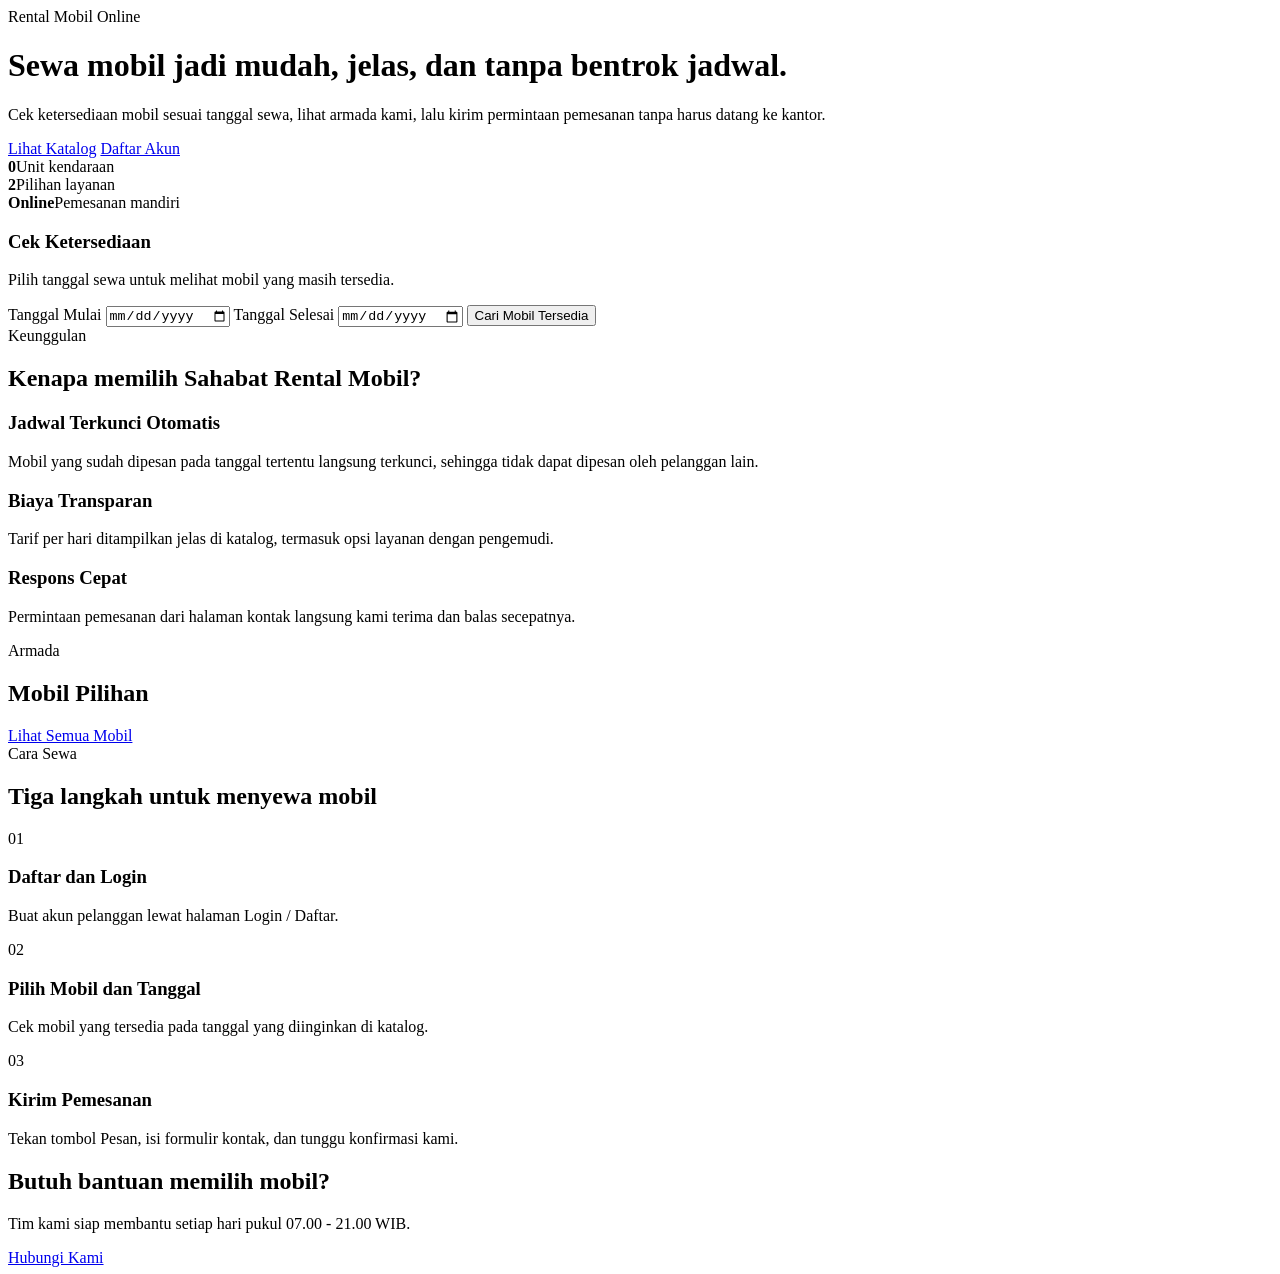
==== index.html @ 1987e529 "Add files via upload Tolong dicek ya apa aja yang masih kurang" ====
<!DOCTYPE html>
<html lang="id">
<head>
  <meta charset="UTF-8">
  <meta name="viewport" content="width=device-width, initial-scale=1.0">
  <title>Beranda - Sahabat Rental Mobil</title>
  <meta name="description" content="Sewa mobil jadi mudah: cek ketersediaan sesuai tanggal, lihat armada, dan pesan lewat halaman kontak.">
  <link rel="preconnect" href="https://fonts.googleapis.com">
  <link rel="preconnect" href="https://fonts.gstatic.com" crossorigin>
  <link href="https://fonts.googleapis.com/css2?family=Plus+Jakarta+Sans:wght@400;600;700&family=Space+Grotesk:wght@500;700&display=swap" rel="stylesheet">
  <link rel="stylesheet" href="css/style.css">
</head>
<body>

  <!-- Navbar dirender bersama oleh js/script.js -->
  <div id="navbar-root"></div>

  <main>
    <!-- ================= HERO ================= -->
    <div class="hero">
      <div class="container hero-grid">
        <div class="hero-text">
          <span class="label label-light">Rental Mobil Online</span>
          <h1>Sewa mobil jadi <span class="hl">mudah, jelas,</span> dan tanpa bentrok jadwal.</h1>
          <p>Cek ketersediaan mobil sesuai tanggal sewa, lihat armada kami, lalu kirim permintaan pemesanan tanpa harus datang ke kantor.</p>
          <div class="btn-row">
            <a href="katalog.html" class="btn btn-primary">Lihat Katalog</a>
            <a href="login.html#daftar" class="btn btn-ghost">Daftar Akun</a>
          </div>
          <div class="hero-info">
            <div><b id="bk-unit">0</b><span>Unit kendaraan</span></div>
            <div><b>2</b><span>Pilihan layanan</span></div>
            <div><b>Online</b><span>Pemesanan mandiri</span></div>
          </div>
        </div>
        <div class="search-card">
          <h3>Cek Ketersediaan</h3>
          <p class="muted">Pilih tanggal sewa untuk melihat mobil yang masih tersedia.</p>
          <div class="alert alert-err" id="bk-err"></div>
          <label for="bk-mulai">Tanggal Mulai</label>
          <input type="date" id="bk-mulai">
          <label for="bk-selesai">Tanggal Selesai</label>
          <input type="date" id="bk-selesai">
          <button class="btn btn-dark btn-block" onclick="cariBeranda()">Cari Mobil Tersedia</button>
        </div>
      </div>
    </div>

    <!-- ================= KEUNGGULAN ================= -->
    <div class="section">
      <div class="container">
        <span class="label">Keunggulan</span>
        <h2>Kenapa memilih Sahabat Rental Mobil?</h2>
        <div class="grid-3 mt-sm">
          <div class="feature">
            <div class="feature-icon" id="fi-1"></div>
            <h3>Jadwal Terkunci Otomatis</h3>
            <p>Mobil yang sudah dipesan pada tanggal tertentu langsung terkunci, sehingga tidak dapat dipesan oleh pelanggan lain.</p>
          </div>
          <div class="feature">
            <div class="feature-icon" id="fi-2"></div>
            <h3>Biaya Transparan</h3>
            <p>Tarif per hari ditampilkan jelas di katalog, termasuk opsi layanan dengan pengemudi.</p>
          </div>
          <div class="feature">
            <div class="feature-icon" id="fi-3"></div>
            <h3>Respons Cepat</h3>
            <p>Permintaan pemesanan dari halaman kontak langsung kami terima dan balas secepatnya.</p>
          </div>
        </div>
      </div>
    </div>

    <!-- ================= MOBIL PILIHAN ================= -->
    <div class="section section-alt">
      <div class="container">
        <div class="section-head">
          <div><span class="label">Armada</span><h2>Mobil Pilihan</h2></div>
          <a href="katalog.html" class="btn btn-outline">Lihat Semua Mobil</a>
        </div>
        <div class="grid-3" id="bk-list"></div>
      </div>
    </div>

    <!-- ================= CARA SEWA ================= -->
    <div class="section">
      <div class="container">
        <span class="label">Cara Sewa</span>
        <h2>Tiga langkah untuk menyewa mobil</h2>
        <div class="steps mt-sm">
          <div class="step"><span>01</span><h3>Daftar dan Login</h3><p>Buat akun pelanggan lewat halaman Login / Daftar.</p></div>
          <div class="step"><span>02</span><h3>Pilih Mobil dan Tanggal</h3><p>Cek mobil yang tersedia pada tanggal yang diinginkan di katalog.</p></div>
          <div class="step"><span>03</span><h3>Kirim Pemesanan</h3><p>Tekan tombol Pesan, isi formulir kontak, dan tunggu konfirmasi kami.</p></div>
        </div>
      </div>
    </div>

    <!-- ================= CTA ================= -->
    <div class="section" style="padding-top: 0;">
      <div class="container">
        <div class="cta">
          <div>
            <h2>Butuh bantuan memilih mobil?</h2>
            <p>Tim kami siap membantu setiap hari pukul 07.00 - 21.00 WIB.</p>
          </div>
          <a href="kontak.html" class="btn btn-primary">Hubungi Kami</a>
        </div>
      </div>
    </div>
  </main>

  <!-- Footer dirender bersama oleh js/script.js -->
  <div id="footer-root"></div>

  <script src="js/script.js"></script>
</body>
</html>
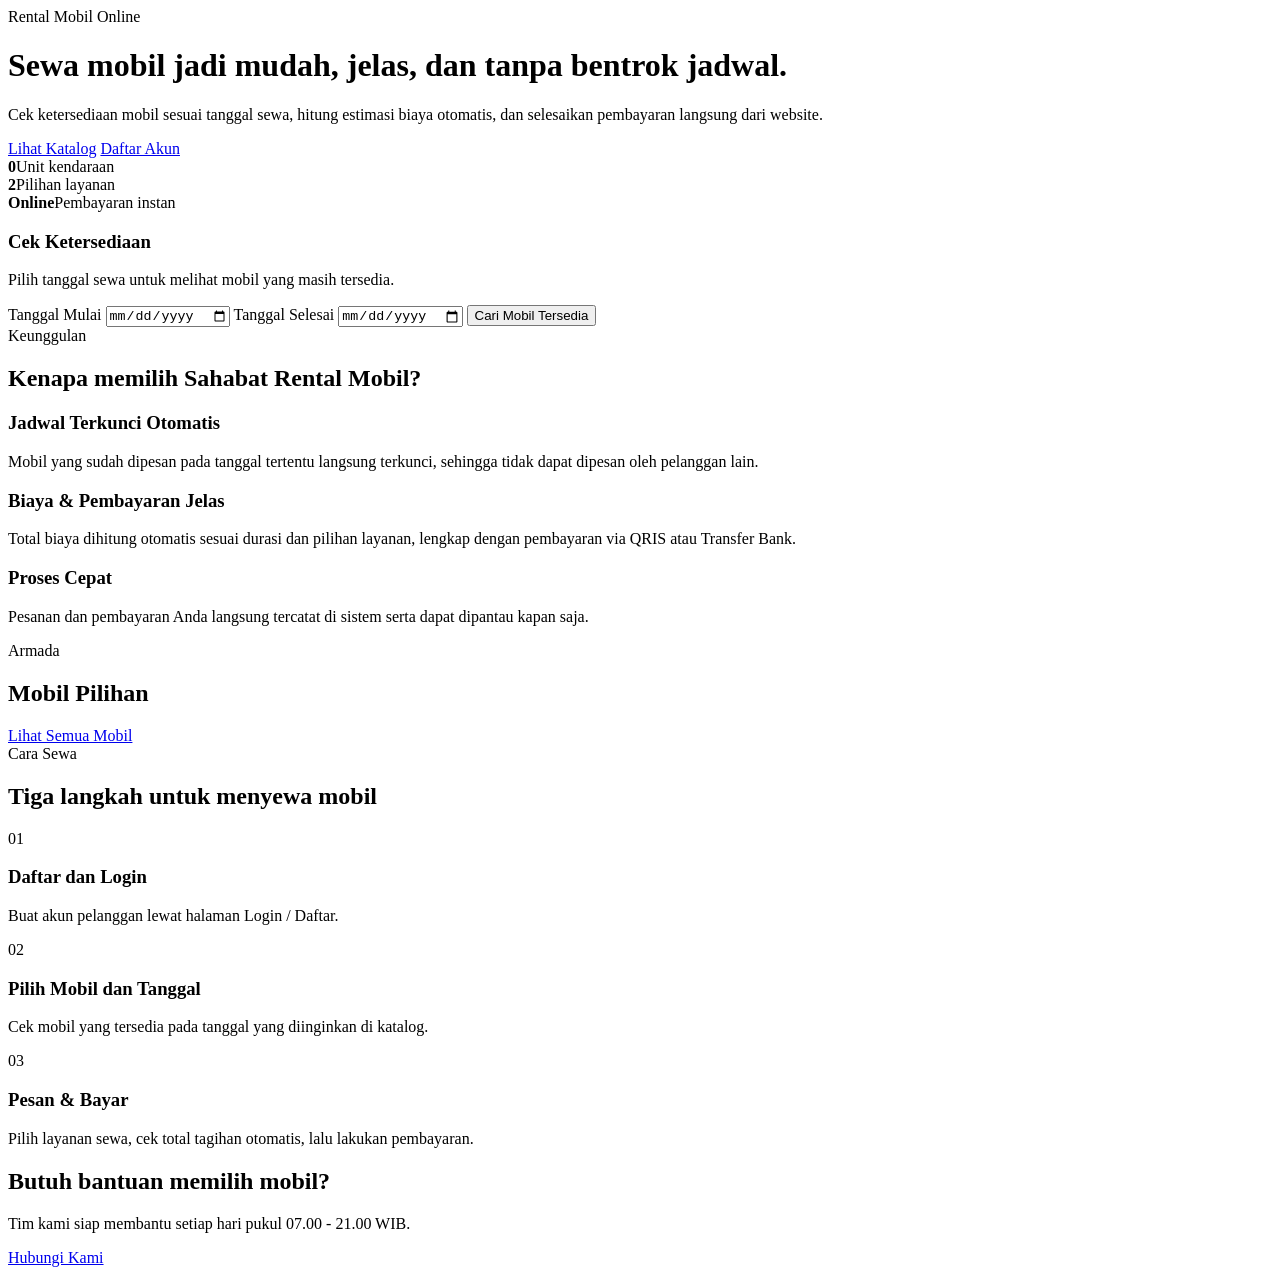
==== commit 567c6416: "Add files via upload ini versi yang udah diperbaiki ya" ====
--- a/index.html
+++ b/index.html
@@ -4,7 +4,7 @@
   <meta charset="UTF-8">
   <meta name="viewport" content="width=device-width, initial-scale=1.0">
   <title>Beranda - Sahabat Rental Mobil</title>
-  <meta name="description" content="Sewa mobil jadi mudah: cek ketersediaan sesuai tanggal, lihat armada, dan pesan lewat halaman kontak.">
+  <meta name="description" content="Sewa mobil jadi mudah: cek ketersediaan sesuai tanggal, lihat armada, dan pesan langsung secara online.">
   <link rel="preconnect" href="https://fonts.googleapis.com">
   <link rel="preconnect" href="https://fonts.gstatic.com" crossorigin>
   <link href="https://fonts.googleapis.com/css2?family=Plus+Jakarta+Sans:wght@400;600;700&family=Space+Grotesk:wght@500;700&display=swap" rel="stylesheet">
@@ -22,15 +22,15 @@
         <div class="hero-text">
           <span class="label label-light">Rental Mobil Online</span>
           <h1>Sewa mobil jadi <span class="hl">mudah, jelas,</span> dan tanpa bentrok jadwal.</h1>
-          <p>Cek ketersediaan mobil sesuai tanggal sewa, lihat armada kami, lalu kirim permintaan pemesanan tanpa harus datang ke kantor.</p>
+          <p>Cek ketersediaan mobil sesuai tanggal sewa, hitung estimasi biaya otomatis, dan selesaikan pembayaran langsung dari website.</p>
           <div class="btn-row">
             <a href="katalog.html" class="btn btn-primary">Lihat Katalog</a>
-            <a href="login.html#daftar" class="btn btn-ghost">Daftar Akun</a>
+            <a href="login.html#daftar" class="btn btn-ghost" id="hero-btn-daftar">Daftar Akun</a>
           </div>
           <div class="hero-info">
             <div><b id="bk-unit">0</b><span>Unit kendaraan</span></div>
             <div><b>2</b><span>Pilihan layanan</span></div>
-            <div><b>Online</b><span>Pemesanan mandiri</span></div>
+            <div><b>Online</b><span>Pembayaran instan</span></div>
           </div>
         </div>
         <div class="search-card">
@@ -59,13 +59,13 @@
           </div>
           <div class="feature">
             <div class="feature-icon" id="fi-2"></div>
-            <h3>Biaya Transparan</h3>
-            <p>Tarif per hari ditampilkan jelas di katalog, termasuk opsi layanan dengan pengemudi.</p>
+            <h3>Biaya & Pembayaran Jelas</h3>
+            <p>Total biaya dihitung otomatis sesuai durasi dan pilihan layanan, lengkap dengan pembayaran via QRIS atau Transfer Bank.</p>
           </div>
           <div class="feature">
             <div class="feature-icon" id="fi-3"></div>
-            <h3>Respons Cepat</h3>
-            <p>Permintaan pemesanan dari halaman kontak langsung kami terima dan balas secepatnya.</p>
+            <h3>Proses Cepat</h3>
+            <p>Pesanan dan pembayaran Anda langsung tercatat di sistem serta dapat dipantau kapan saja.</p>
           </div>
         </div>
       </div>
@@ -90,7 +90,7 @@
         <div class="steps mt-sm">
           <div class="step"><span>01</span><h3>Daftar dan Login</h3><p>Buat akun pelanggan lewat halaman Login / Daftar.</p></div>
           <div class="step"><span>02</span><h3>Pilih Mobil dan Tanggal</h3><p>Cek mobil yang tersedia pada tanggal yang diinginkan di katalog.</p></div>
-          <div class="step"><span>03</span><h3>Kirim Pemesanan</h3><p>Tekan tombol Pesan, isi formulir kontak, dan tunggu konfirmasi kami.</p></div>
+          <div class="step"><span>03</span><h3>Pesan & Bayar</h3><p>Pilih layanan sewa, cek total tagihan otomatis, lalu lakukan pembayaran.</p></div>
         </div>
       </div>
     </div>
@@ -114,4 +114,4 @@
 
   <script src="js/script.js"></script>
 </body>
-</html>
+</html>
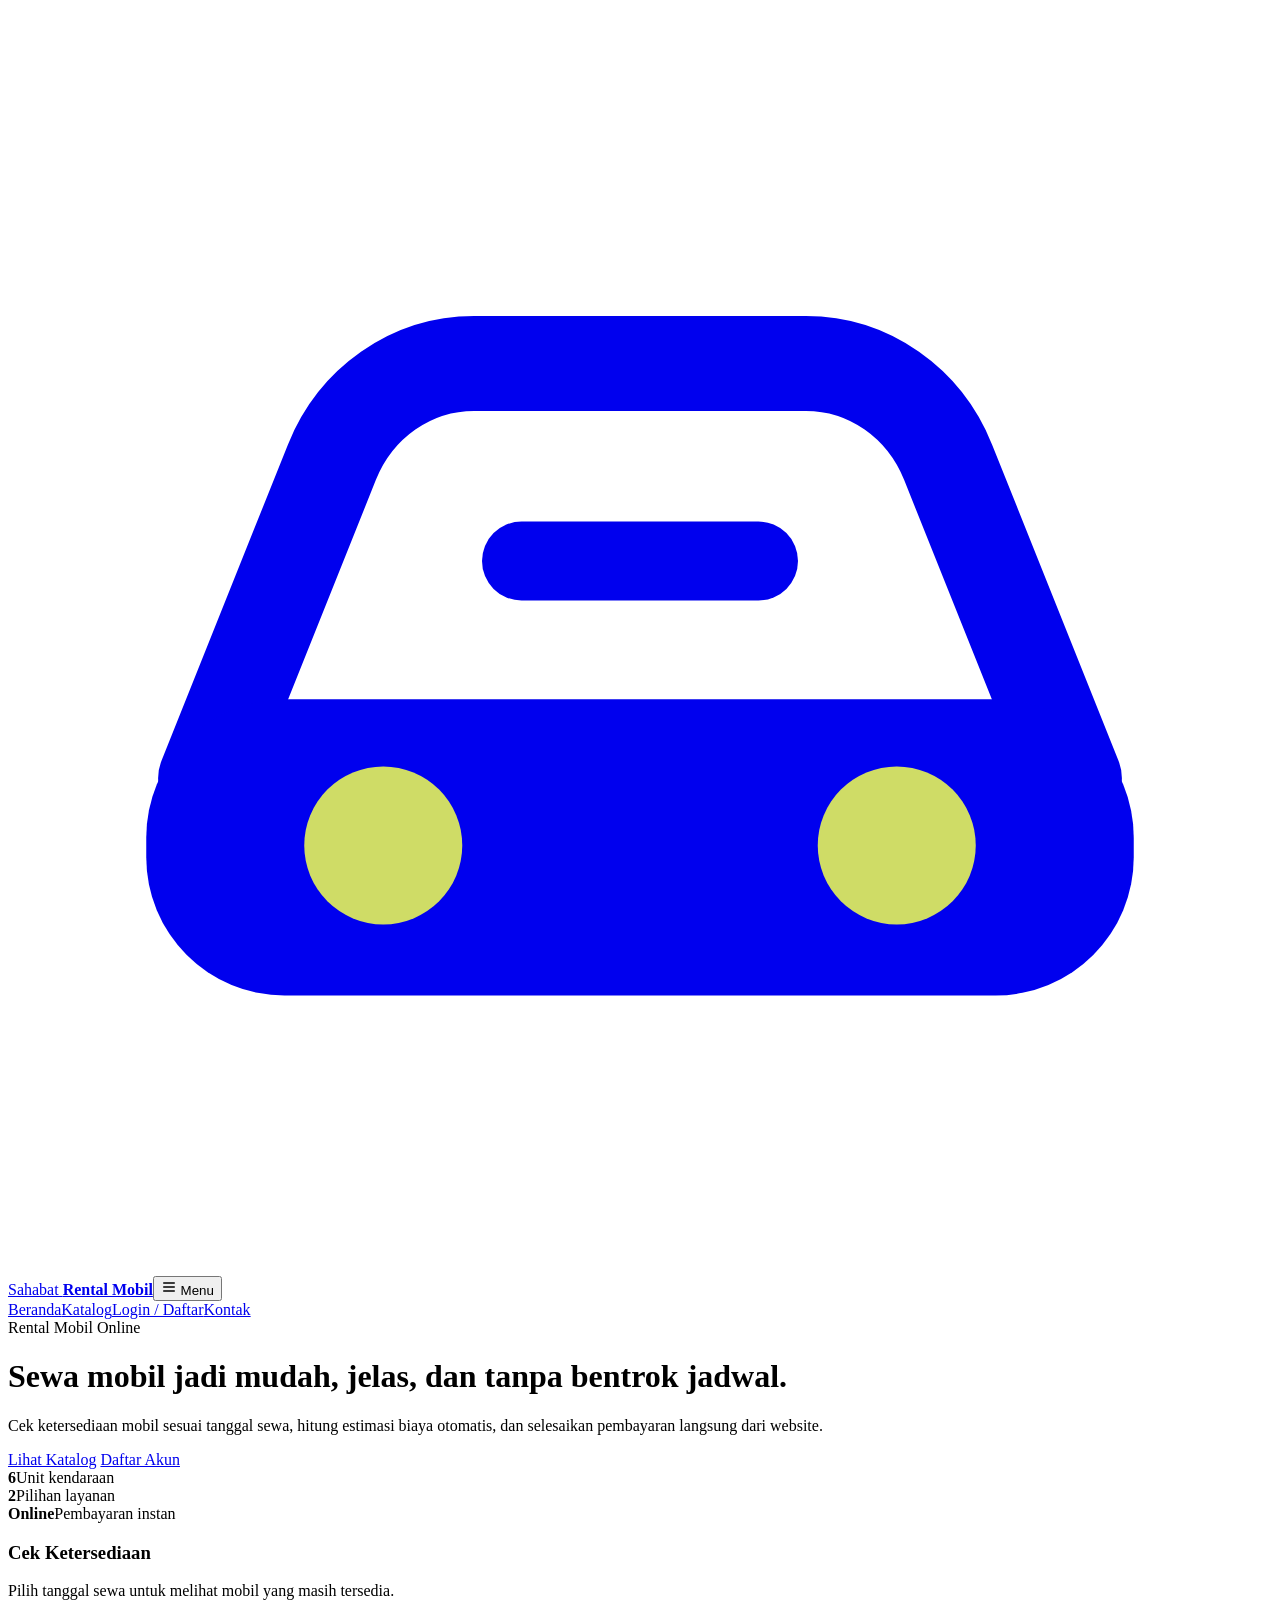
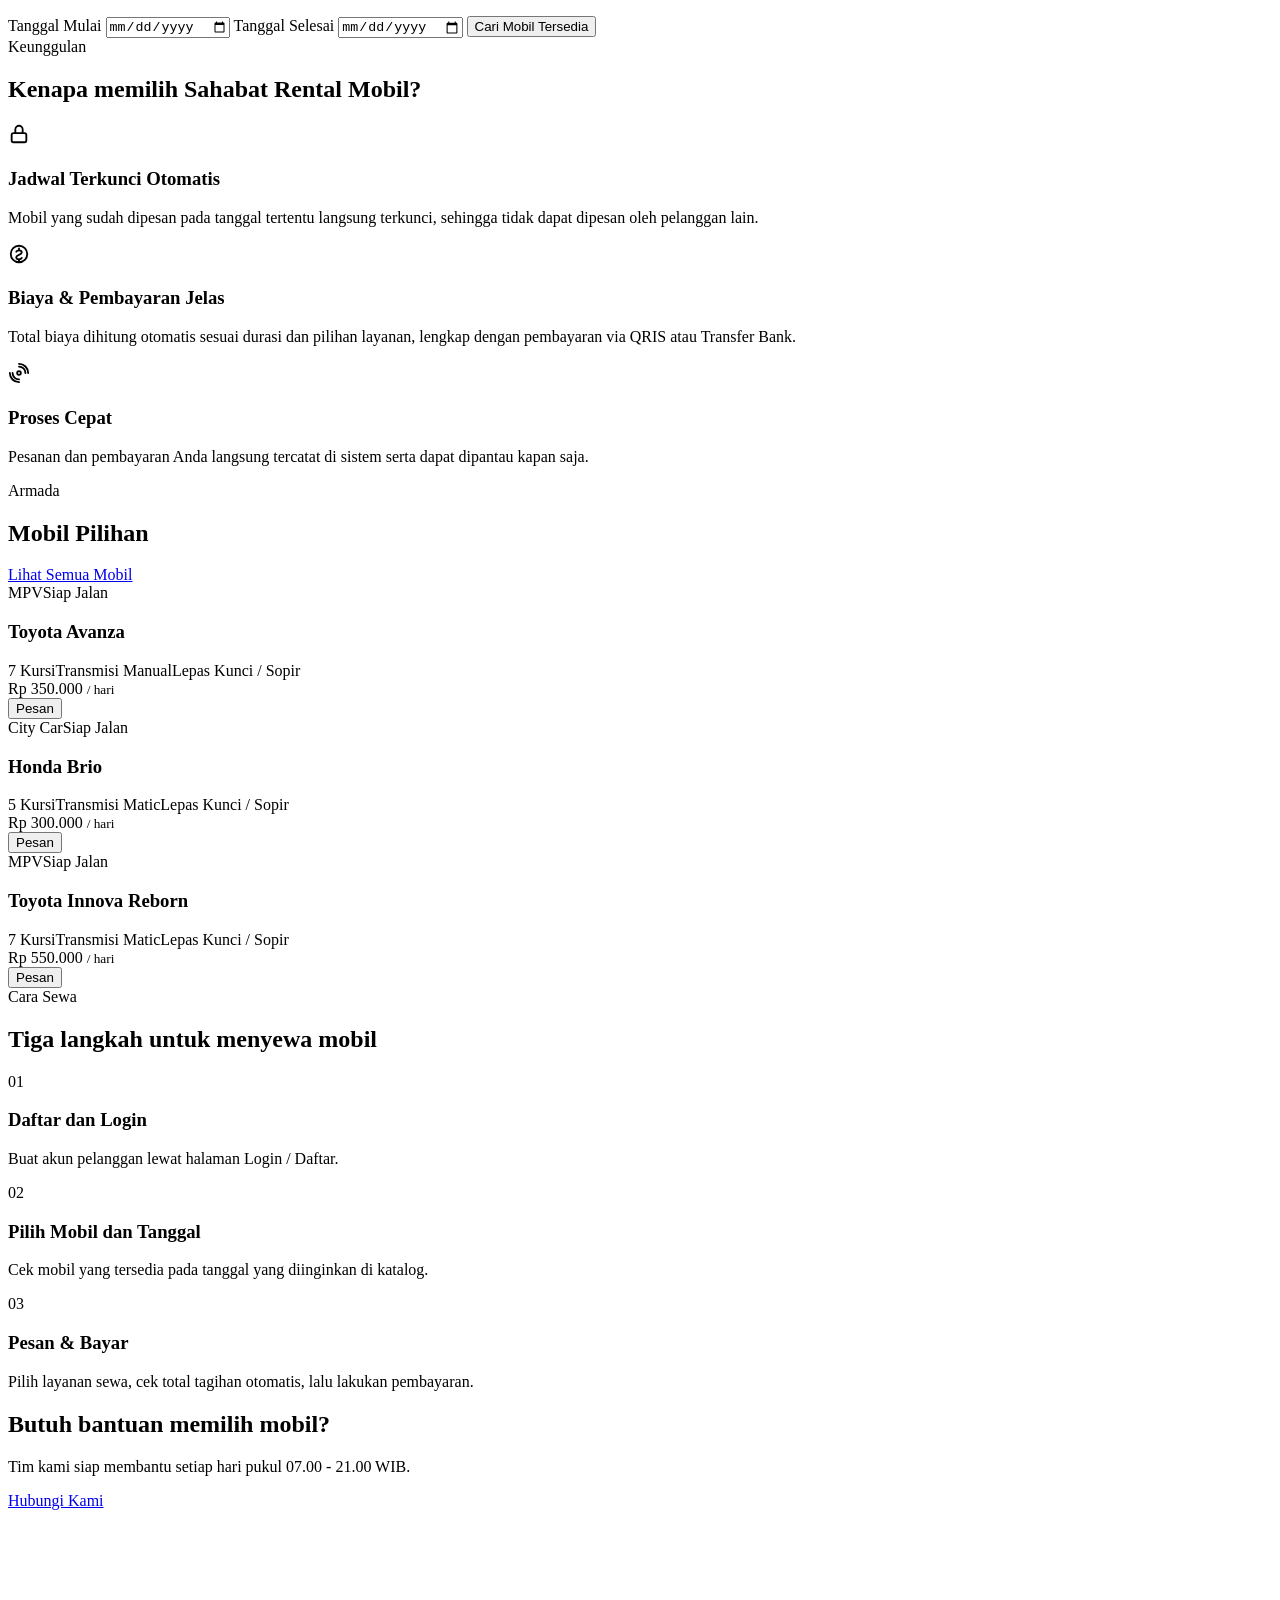
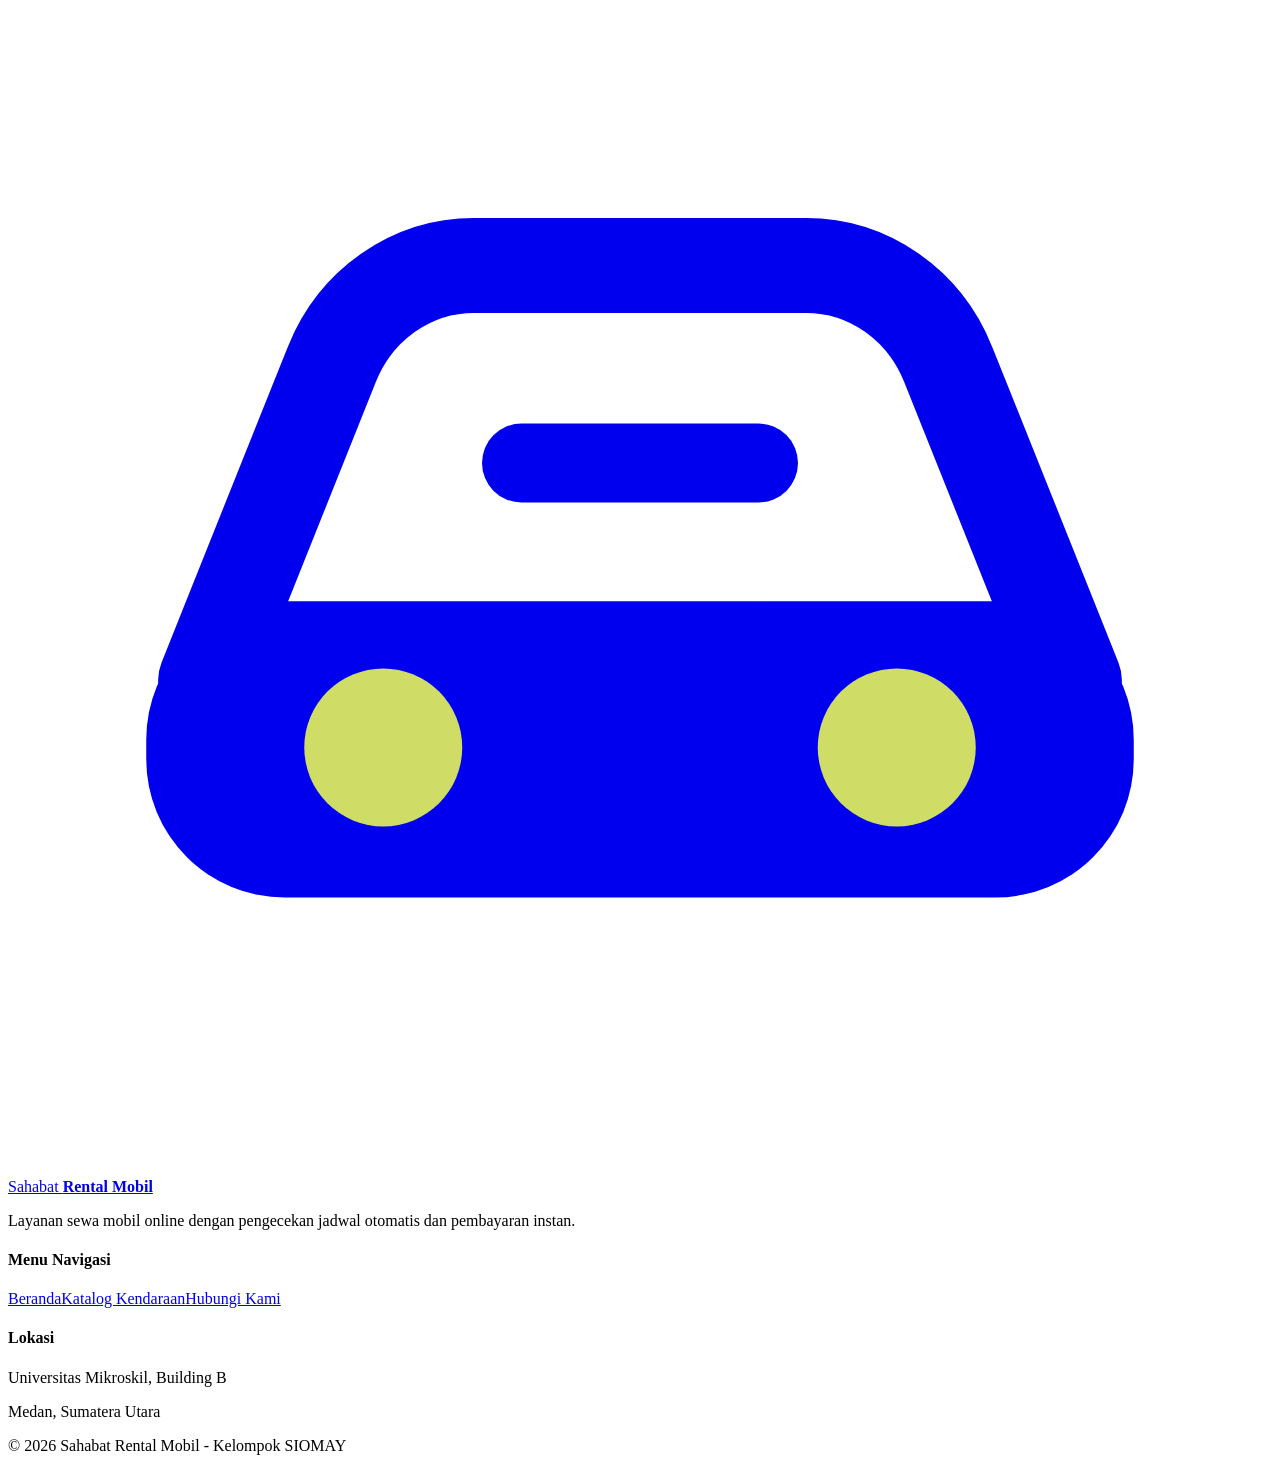
==== commit 3847fb50: "Update index.html" ====
--- a/index.html
+++ b/index.html
@@ -12,11 +12,9 @@
 </head>
 <body>
 
-  <!-- Navbar dirender bersama oleh js/script.js -->
   <div id="navbar-root"></div>
 
   <main>
-    <!-- ================= HERO ================= -->
     <div class="hero">
       <div class="container hero-grid">
         <div class="hero-text">
@@ -46,7 +44,6 @@
       </div>
     </div>
 
-    <!-- ================= KEUNGGULAN ================= -->
     <div class="section">
       <div class="container">
         <span class="label">Keunggulan</span>
@@ -71,7 +68,6 @@
       </div>
     </div>
 
-    <!-- ================= MOBIL PILIHAN ================= -->
     <div class="section section-alt">
       <div class="container">
         <div class="section-head">
@@ -82,7 +78,6 @@
       </div>
     </div>
 
-    <!-- ================= CARA SEWA ================= -->
     <div class="section">
       <div class="container">
         <span class="label">Cara Sewa</span>
@@ -95,7 +90,6 @@
       </div>
     </div>
 
-    <!-- ================= CTA ================= -->
     <div class="section" style="padding-top: 0;">
       <div class="container">
         <div class="cta">
@@ -109,9 +103,8 @@
     </div>
   </main>
 
-  <!-- Footer dirender bersama oleh js/script.js -->
   <div id="footer-root"></div>
 
-  <script src="js/script.js"></script>
+  <script src="script.js"></script>
 </body>
-</html>+</html>
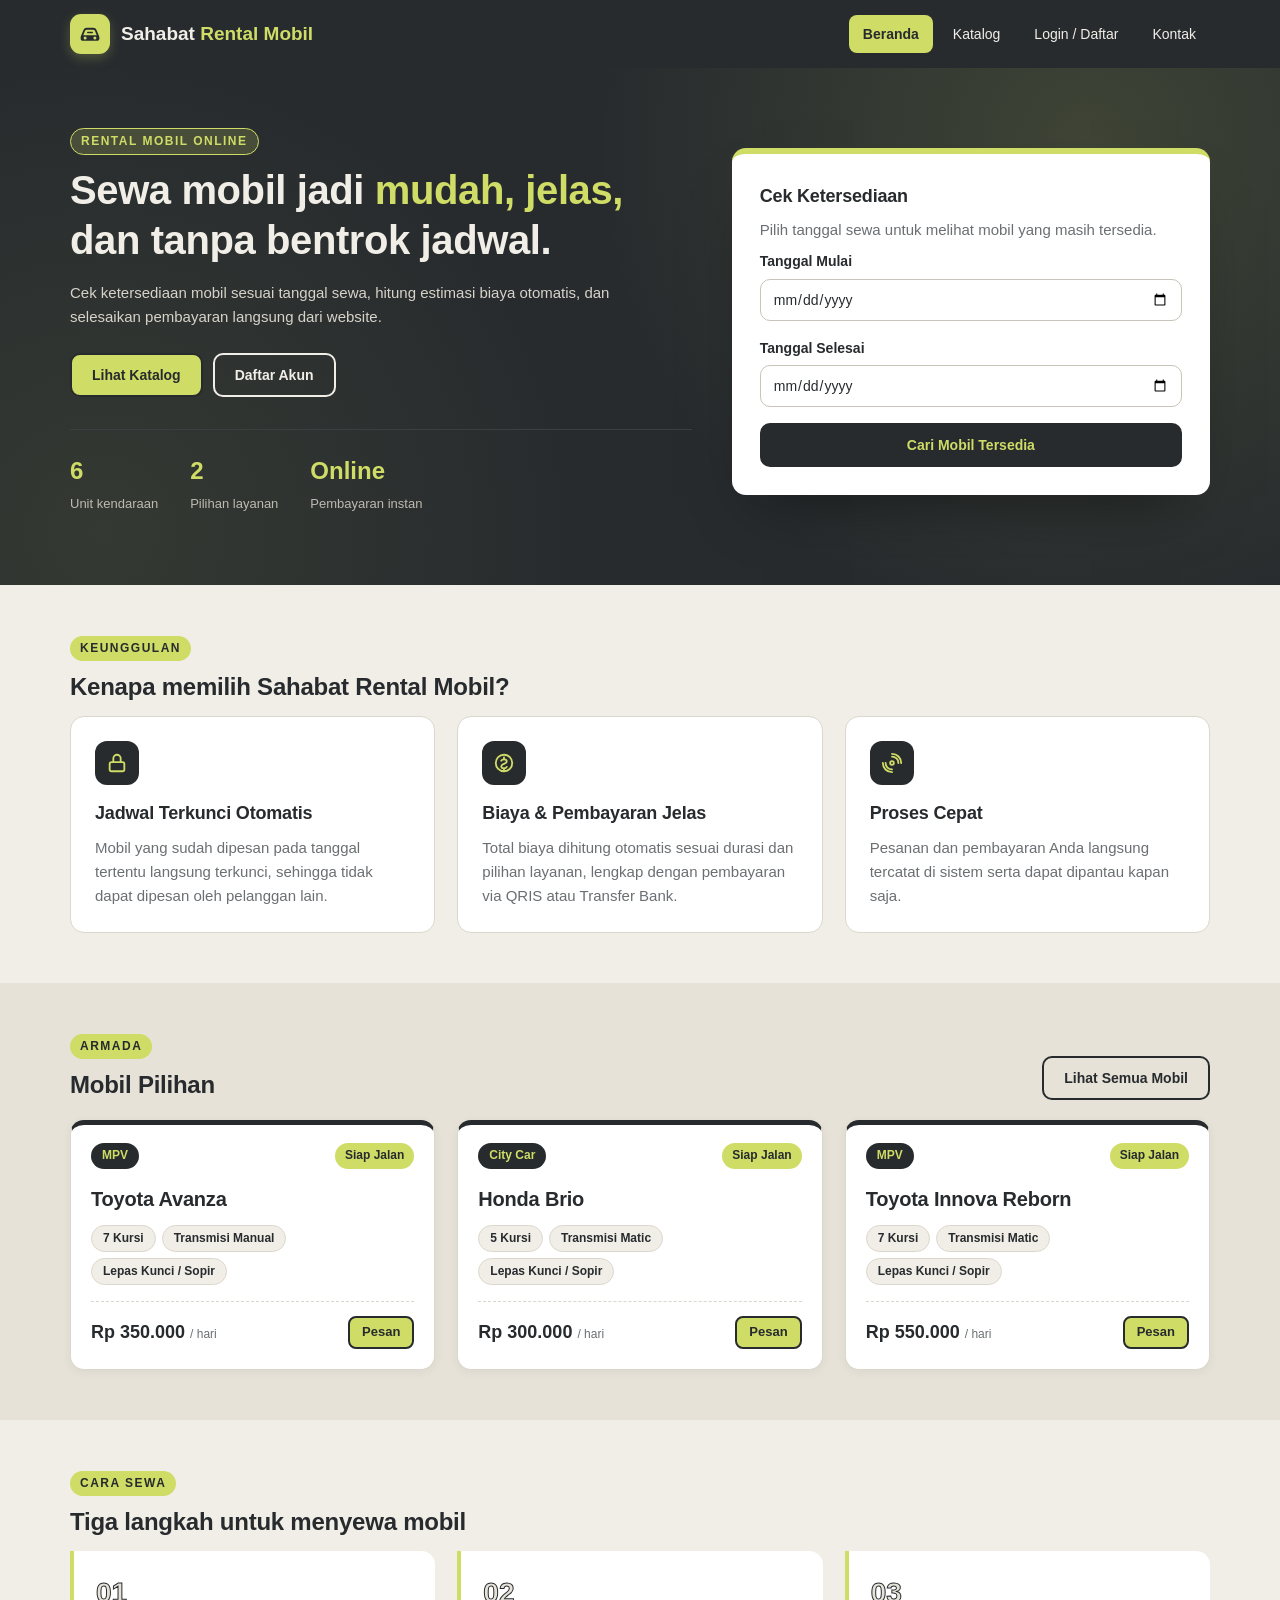
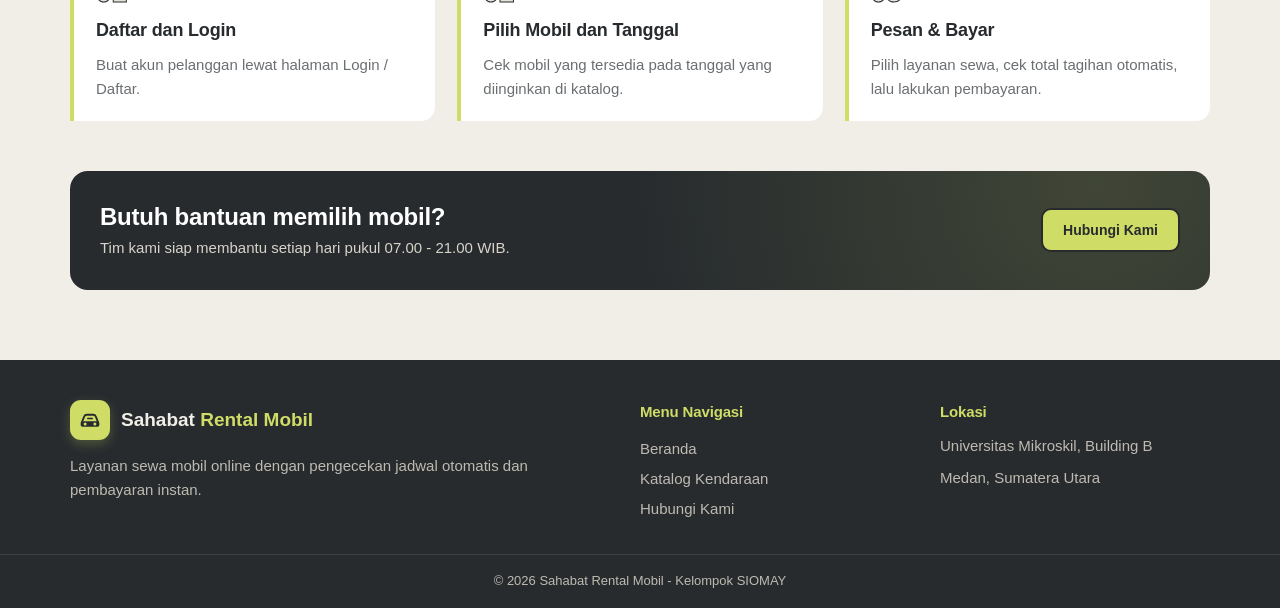
==== commit 8c3a7b3e: "Update index.html" ====
--- a/index.html
+++ b/index.html
@@ -8,7 +8,7 @@
   <link rel="preconnect" href="https://fonts.googleapis.com">
   <link rel="preconnect" href="https://fonts.gstatic.com" crossorigin>
   <link href="https://fonts.googleapis.com/css2?family=Plus+Jakarta+Sans:wght@400;600;700&family=Space+Grotesk:wght@500;700&display=swap" rel="stylesheet">
-  <link rel="stylesheet" href="css/style.css">
+  <link rel="stylesheet" href="style.css">
 </head>
 <body>
 
--- a/style.css
+++ b/style.css
@@ -0,0 +1,247 @@
+/* =========================================================
+   Sahabat Rental Mobil — css/style.css
+   Palet Gen Z: #F1EEE7 (beige), #272B2E (charcoal), #CFDC66 (lemon)
+   ========================================================= */
+* { margin: 0; padding: 0; box-sizing: border-box; }
+
+:root {
+  --beige: #F1EEE7;
+  --beige-2: #E6E2D8;
+  --charcoal: #272B2E;
+  --charcoal-2: #3A3F43;
+  --lemon: #CFDC66;
+  --lemon-soft: rgba(207, 220, 102, 0.18);
+  --putih: #FFFFFF;
+  --garis: #DCD7CC;
+  --abu: #6B6F72;
+  --merah: #B4442F;
+  --merah-soft: #F6E1DC;
+  --radius: 14px;
+  --radius-lg: 18px;
+  --shadow: 0 2px 10px rgba(39, 43, 46, 0.06);
+  --shadow-lg: 0 18px 40px -18px rgba(39, 43, 46, 0.18);
+  --transisi: 160ms ease;
+}
+
+::selection { background: var(--lemon); color: var(--charcoal); }
+
+body {
+  font-family: "Plus Jakarta Sans", "Segoe UI", Roboto, Arial, sans-serif;
+  font-size: 15px;
+  line-height: 1.6;
+  color: var(--charcoal);
+  background-color: var(--beige);
+  -webkit-font-smoothing: antialiased;
+}
+a { color: inherit; text-decoration: none; }
+h1, h2, h3, h4 { font-family: "Space Grotesk", "Segoe UI", sans-serif; letter-spacing: -0.01em; }
+h1 { font-size: 32px; line-height: 1.25; margin-bottom: 10px; }
+h2 { font-size: 24px; line-height: 1.3; margin-bottom: 12px; }
+h3 { font-size: 18px; margin-bottom: 8px; }
+p { margin-bottom: 8px; }
+small, .muted { color: var(--abu); }
+.container { width: 92%; max-width: 1140px; margin: 0 auto; }
+.hidden { display: none !important; }
+.center { text-align: center; }
+.mt { margin-top: 24px; }
+.mt-sm { margin-top: 14px; }
+
+/* ---------- Label ---------- */
+.label { display: inline-block; font-size: 12px; font-weight: 700; letter-spacing: 1.5px; text-transform: uppercase; color: var(--charcoal); background-color: var(--lemon); padding: 3px 10px; border-radius: 20px; margin-bottom: 10px; }
+.label-light { background-color: var(--lemon-soft); color: var(--lemon); border: 1px solid var(--lemon); }
+.hl { color: var(--lemon); }
+
+/* ---------- Tombol ---------- */
+.btn { display: inline-flex; align-items: center; justify-content: center; gap: 8px; padding: 11px 20px; border-radius: 10px; border: 2px solid var(--charcoal); font-size: 14px; font-weight: 700; cursor: pointer; text-align: center; font-family: inherit; line-height: 1.3; transition: transform var(--transisi), background-color var(--transisi), color var(--transisi), box-shadow var(--transisi); }
+.btn svg { width: 16px; height: 16px; }
+.btn:hover { transform: translateY(-1px); }
+.btn:active { transform: translateY(0); }
+.btn-primary { background-color: var(--lemon); color: var(--charcoal); }
+.btn-primary:hover { box-shadow: 0 8px 18px -10px rgba(39, 43, 46, 0.55); }
+.btn-dark { background-color: var(--charcoal); color: var(--lemon); }
+.btn-outline { background-color: transparent; color: var(--charcoal); }
+.btn-outline:hover { background-color: var(--charcoal); color: var(--lemon); }
+.btn-ghost { background-color: transparent; color: var(--beige); border-color: var(--beige); }
+.btn-ghost:hover { background-color: var(--beige); color: var(--charcoal); }
+.btn-small { padding: 6px 12px; font-size: 13px; border-radius: 8px; }
+.btn-block { display: flex; width: 100%; }
+.btn[disabled] { background-color: var(--beige-2); color: var(--abu); border-color: var(--garis); cursor: not-allowed; transform: none; box-shadow: none; }
+.btn-row { display: flex; gap: 10px; flex-wrap: wrap; }
+
+/* ---------- Badge ---------- */
+.badge { display: inline-block; padding: 3px 10px; border-radius: 20px; font-size: 12px; font-weight: 700; white-space: nowrap; }
+.badge-ok { background-color: var(--lemon); color: var(--charcoal); }
+.badge-no { background-color: var(--merah-soft); color: var(--merah); }
+.badge-dark { background-color: var(--charcoal); color: var(--lemon); }
+
+/* ---------- Form ---------- */
+label { display: block; margin-bottom: 6px; font-weight: 600; font-size: 14px; }
+input, select, textarea { width: 100%; padding: 11px 12px; margin-bottom: 16px; border: 1px solid #C9C4B9; border-radius: 10px; font-size: 14px; background-color: var(--putih); color: var(--charcoal); font-family: inherit; transition: border-color var(--transisi), box-shadow var(--transisi); }
+input:focus, select:focus, textarea:focus { outline: none; border-color: var(--charcoal); box-shadow: 0 0 0 3px var(--lemon-soft), 0 0 0 1.5px var(--charcoal); }
+textarea { resize: vertical; }
+.form-title { padding-bottom: 8px; margin: 4px 0 14px; border-bottom: 1px solid var(--garis); }
+
+/* ---------- Alert & Toast ---------- */
+.alert { display: none; padding: 11px 14px; border-radius: 10px; margin-bottom: 16px; font-size: 14px; font-weight: 600; }
+.alert.show { display: block; }
+.alert-err { background-color: var(--merah-soft); color: var(--merah); border-left: 4px solid var(--merah); }
+.alert-info { background-color: var(--lemon-soft); color: var(--charcoal); border-left: 4px solid var(--lemon); }
+
+.toast { display: none; position: fixed; right: 20px; bottom: 20px; z-index: 100; max-width: 360px; background-color: var(--charcoal); color: var(--beige); border-left: 6px solid var(--lemon); padding: 14px 18px; border-radius: 10px; font-weight: 600; box-shadow: 0 6px 20px rgba(0,0,0,0.2); }
+.toast.show { display: block; animation: toast-masuk 220ms ease; }
+.toast.err { border-left-color: var(--merah); }
+@keyframes toast-masuk { from { opacity: 0; transform: translateY(10px); } to { opacity: 1; transform: translateY(0); } }
+
+/* ---------- Navbar & Logo Baru ---------- */
+.navbar { background-color: var(--charcoal); position: sticky; top: 0; z-index: 50; }
+.navbar-inner { display: flex; justify-content: space-between; align-items: center; min-height: 68px; gap: 16px; flex-wrap: wrap; }
+.logo { display: inline-flex; align-items: center; gap: 11px; color: var(--beige); font-size: 19px; font-family: "Space Grotesk", sans-serif; font-weight: 700; }
+.logo b { color: var(--lemon); }
+.logo-mark { display: inline-flex; width: 40px; height: 40px; border-radius: 11px; background-color: var(--lemon); color: var(--charcoal); align-items: center; justify-content: center; transition: transform var(--transisi); box-shadow: 0 4px 12px rgba(207, 220, 102, 0.25); }
+.logo-mark svg { width: 24px; height: 24px; }
+.logo:hover .logo-mark { transform: rotate(-6deg) scale(1.04); }
+.nav { display: flex; align-items: center; gap: 6px; flex-wrap: wrap; }
+.nav a { color: var(--beige); padding: 8px 14px; border-radius: 8px; font-size: 14px; transition: background-color var(--transisi), color var(--transisi); }
+.nav a:hover { background-color: var(--charcoal-2); }
+.nav a.active { background-color: var(--lemon); color: var(--charcoal); font-weight: 700; }
+.nav .user-chip { display: flex; align-items: center; gap: 8px; margin-left: 8px; padding: 4px 4px 4px 12px; border: 1px solid var(--charcoal-2); border-radius: 30px; color: var(--beige); font-size: 13px; }
+.nav .user-chip small { color: var(--lemon); text-transform: capitalize; }
+.nav .btn-logout { display: inline-flex; align-items: center; gap: 6px; background-color: var(--charcoal-2); color: var(--beige); border: none; padding: 6px 12px; border-radius: 20px; cursor: pointer; font-size: 13px; font-family: inherit; transition: background-color var(--transisi), color var(--transisi); }
+.nav .btn-logout:hover { background-color: var(--lemon); color: var(--charcoal); }
+.menu-toggle { display: none; align-items: center; gap: 8px; background: none; border: 1px solid var(--beige); color: var(--beige); padding: 6px 12px; border-radius: 8px; cursor: pointer; font-family: inherit; font-size: 14px; }
+
+/* ---------- Hero ---------- */
+.hero { background-color: var(--charcoal); background-image: radial-gradient(circle at 85% 15%, rgba(207, 220, 102, 0.14), transparent 42%), radial-gradient(circle at 8% 90%, rgba(207, 220, 102, 0.08), transparent 38%); color: var(--beige); padding: 60px 0 70px; }
+.hero-grid { display: grid; grid-template-columns: 1.3fr 1fr; gap: 40px; align-items: center; }
+.hero-text h1 { font-size: 40px; margin-bottom: 16px; }
+.hero-text p { max-width: 560px; color: #D7D3CA; margin-bottom: 24px; }
+.hero-info { display: flex; gap: 32px; margin-top: 32px; padding-top: 22px; border-top: 1px solid var(--charcoal-2); flex-wrap: wrap; }
+.hero-info b { display: block; font-size: 24px; color: var(--lemon); font-family: "Space Grotesk", sans-serif; }
+.hero-info span { font-size: 13px; color: #BEBAB1; }
+.search-card { background-color: var(--putih); color: var(--charcoal); border-radius: var(--radius); padding: 28px; border-top: 6px solid var(--lemon); box-shadow: 0 30px 60px -30px rgba(0, 0, 0, 0.5); }
+
+/* ---------- Section & Grid ---------- */
+.section { padding: 50px 0; }
+.section-alt { background-color: var(--beige-2); }
+.section-head { display: flex; justify-content: space-between; align-items: flex-end; gap: 16px; flex-wrap: wrap; margin-bottom: 20px; }
+.section-head h2 { margin-bottom: 0; }
+.page-head { background-color: var(--charcoal); background-image: radial-gradient(circle at 90% 20%, rgba(207, 220, 102, 0.1), transparent 40%); color: var(--beige); padding: 36px 0; }
+.page-head h1 { color: var(--putih); }
+.page-head p { color: #D7D3CA; margin-bottom: 0; }
+
+.grid-2 { display: grid; grid-template-columns: 1fr 1fr; gap: 20px; }
+.grid-3 { display: grid; grid-template-columns: repeat(3, 1fr); gap: 22px; }
+.gap-sm { gap: 14px; }
+
+.box { background-color: var(--putih); border: 1px solid var(--garis); border-radius: var(--radius); padding: 26px; margin-bottom: 22px; box-shadow: var(--shadow); }
+.empty { text-align: center; padding: 30px 10px; color: var(--abu); grid-column: 1/-1; }
+
+/* ---------- Fitur & Langkah ---------- */
+.feature { background-color: var(--putih); border: 1px solid var(--garis); border-radius: var(--radius); padding: 24px; transition: transform var(--transisi), box-shadow var(--transisi); }
+.feature:hover { transform: translateY(-3px); box-shadow: var(--shadow-lg); }
+.feature-icon { width: 44px; height: 44px; border-radius: 12px; background-color: var(--charcoal); color: var(--lemon); display: flex; align-items: center; justify-content: center; margin-bottom: 14px; }
+.feature p { color: var(--abu); margin-bottom: 0; }
+.steps { display: grid; grid-template-columns: repeat(3, 1fr); gap: 22px; }
+.step { border-left: 4px solid var(--lemon); background-color: var(--putih); padding: 20px 22px; border-radius: 0 var(--radius) var(--radius) 0; }
+.step span { font-size: 28px; font-weight: 800; color: var(--beige-2); -webkit-text-stroke: 1px var(--charcoal); font-family: "Space Grotesk", sans-serif; }
+.step p { color: var(--abu); margin-bottom: 0; }
+
+/* ---------- Kartu Mobil Tanpa Gambar (Clean & Modern) ---------- */
+.car-card { background-color: var(--putih); border: 1px solid var(--garis); border-top: 5px solid var(--charcoal); border-radius: var(--radius); overflow: hidden; display: flex; flex-direction: column; box-shadow: var(--shadow); transition: transform var(--transisi), box-shadow var(--transisi), border-color var(--transisi); }
+.car-card:hover { transform: translateY(-3px); box-shadow: var(--shadow-lg); border-top-color: var(--lemon); }
+.car-top { display: flex; justify-content: space-between; align-items: center; padding: 18px 20px 0; }
+.type-tag { background-color: var(--charcoal); color: var(--lemon); font-size: 12px; font-weight: 700; padding: 3px 11px; border-radius: 20px; }
+.car-body { padding: 14px 20px 20px; display: flex; flex-direction: column; flex: 1; }
+.car-body h3 { font-size: 20px; margin-bottom: 10px; }
+.chips { display: flex; gap: 6px; flex-wrap: wrap; margin-bottom: 16px; }
+.chip { font-size: 12px; font-weight: 600; background-color: var(--beige); border: 1px solid var(--garis); padding: 3px 11px; border-radius: 20px; }
+.car-foot { margin-top: auto; display: flex; justify-content: space-between; align-items: center; gap: 10px; padding-top: 14px; border-top: 1px dashed var(--garis); }
+.price { font-size: 18px; font-weight: 800; font-family: "Space Grotesk", sans-serif; }
+.price small { font-size: 12px; font-weight: 400; }
+
+/* ---------- Filter Katalog ---------- */
+.filter-box { padding: 20px 22px 4px; }
+.filter-grid { display: grid; grid-template-columns: 1fr 1fr 1fr 1.3fr 1fr; gap: 14px; align-items: end; }
+.filter-grid .btn { margin-bottom: 16px; }
+.result-info { margin: 4px 0 18px; font-weight: 600; }
+
+/* ---------- Pemesanan & Pembayaran ---------- */
+.pay-options { display: grid; gap: 10px; margin-bottom: 16px; }
+.pay-option { display: flex; align-items: center; gap: 12px; padding: 12px 14px; border: 1.5px solid var(--garis); border-radius: 10px; cursor: pointer; background-color: var(--beige); transition: border-color var(--transisi), background-color var(--transisi); }
+.pay-option:hover { border-color: var(--charcoal); }
+.pay-option input[type="radio"] { width: 18px; height: 18px; margin: 0; accent-color: var(--charcoal); }
+.pay-option span b { display: block; font-size: 14px; }
+.pay-option span small { font-size: 12px; }
+.pay-detail { background-color: var(--charcoal); color: var(--beige); border-radius: 12px; padding: 16px 18px; margin-bottom: 18px; border-left: 5px solid var(--lemon); }
+.pay-detail b { color: var(--lemon); font-size: 16px; }
+
+.summary-box { position: sticky; top: 88px; }
+.summary-row { display: flex; justify-content: space-between; align-items: center; padding: 10px 0; border-bottom: 1px dashed var(--garis); font-size: 14px; }
+.summary-total { display: flex; justify-content: space-between; align-items: center; margin-top: 14px; padding: 14px 16px; border-radius: 10px; background-color: var(--charcoal); color: var(--beige); }
+.summary-total b { font-size: 20px; color: var(--lemon); font-family: "Space Grotesk", sans-serif; }
+
+/* ---------- Tabel & Stat Card ---------- */
+.table-wrap { overflow-x: auto; }
+.table { width: 100%; border-collapse: collapse; font-size: 14px; }
+.table th, .table td { padding: 12px 14px; text-align: left; border-bottom: 1px solid var(--garis); }
+.table th { background-color: var(--beige); font-weight: 700; white-space: nowrap; }
+.stat-card b { display: block; font-size: 26px; margin-top: 4px; font-family: "Space Grotesk", sans-serif; }
+
+/* ---------- CTA ---------- */
+.cta { background-color: var(--charcoal); background-image: radial-gradient(circle at 90% 10%, rgba(207, 220, 102, 0.15), transparent 45%); color: var(--beige); border-radius: var(--radius-lg); padding: 30px; display: flex; justify-content: space-between; align-items: center; gap: 16px; flex-wrap: wrap; }
+.cta h2 { color: var(--putih); margin-bottom: 4px; }
+.cta p { margin: 0; color: #D7D3CA; }
+
+/* ---------- Auth ---------- */
+.auth { display: grid; grid-template-columns: 1fr 1fr; max-width: 960px; background-color: var(--putih); border-radius: var(--radius-lg); overflow: hidden; border: 1px solid var(--garis); box-shadow: var(--shadow); }
+.auth-side { background-color: var(--charcoal); background-image: radial-gradient(circle at 20% 100%, rgba(207, 220, 102, 0.12), transparent 50%); color: var(--beige); padding: 40px; }
+.auth-side h2 { color: var(--putih); }
+.auth-side p { color: #D7D3CA; }
+.auth-form { padding: 40px; }
+.auth-tabs { display: grid; grid-template-columns: 1fr 1fr; gap: 8px; margin-bottom: 20px; }
+.auth-tabs button { padding: 10px 16px; border-radius: 10px; border: 2px solid var(--charcoal); background-color: transparent; font-weight: 700; cursor: pointer; font-family: inherit; font-size: 14px; color: var(--charcoal); transition: background-color var(--transisi), color var(--transisi); }
+.auth-tabs button.active { background-color: var(--charcoal); color: var(--lemon); }
+.check-list { list-style: none; margin-top: 24px; }
+.check-list li { padding: 10px 0 10px 30px; position: relative; border-bottom: 1px solid var(--charcoal-2); }
+.check-list li svg { position: absolute; left: 0; top: 12px; width: 20px; height: 20px; border-radius: 50%; background-color: var(--lemon); color: var(--charcoal); padding: 3px; }
+
+/* ---------- Kontak & Google Maps ---------- */
+.kontak-grid { display: grid; grid-template-columns: 1fr 1.3fr; gap: 22px; align-items: start; }
+.info-item { display: flex; gap: 14px; align-items: flex-start; padding: 12px 0; border-bottom: 1px dashed var(--garis); }
+.info-item:last-of-type { border-bottom: none; }
+.info-icon { width: 40px; height: 40px; border-radius: 10px; background-color: var(--charcoal); color: var(--lemon); display: flex; align-items: center; justify-content: center; flex-shrink: 0; }
+.info-item b { display: block; }
+.info-item p { margin: 0; color: var(--abu); }
+.map-embed { margin-top: 16px; border-radius: var(--radius); overflow: hidden; border: 1px solid var(--garis); line-height: 0; }
+
+/* ---------- Footer ---------- */
+.footer { background-color: var(--charcoal); color: #BEBAB1; padding-top: 40px; margin-top: 20px; }
+.footer-grid { display: grid; grid-template-columns: 2fr 1fr 1fr; gap: 30px; padding-bottom: 30px; }
+.footer h4 { color: var(--lemon); margin-bottom: 10px; }
+.footer-grid a:not(.logo) { display: block; padding: 3px 0; transition: color var(--transisi); }
+.footer-grid a:not(.logo):hover { color: var(--lemon); }
+.footer-bottom { border-top: 1px solid var(--charcoal-2); text-align: center; padding: 16px 0; font-size: 13px; }
+
+/* ---------- Responsif Layar HP & Tablet ---------- */
+@media (max-width: 1000px) {
+  .hero-grid, .auth, .kontak-grid { grid-template-columns: 1fr; }
+  .filter-grid { grid-template-columns: 1fr 1fr; }
+  .summary-box { position: static; }
+}
+@media (max-width: 760px) {
+  h1, .hero-text h1 { font-size: 28px; }
+  .grid-2, .grid-3, .steps, .footer-grid, .filter-grid { grid-template-columns: 1fr; }
+  .menu-toggle { display: inline-flex; }
+  .nav { display: none; width: 100%; flex-direction: column; align-items: stretch; padding-bottom: 14px; }
+  .nav.open { display: flex; }
+  .nav a { display: block; }
+  .nav .user-chip { margin-left: 0; justify-content: space-between; }
+  .auth-side, .auth-form { padding: 26px; }
+  .hero { padding: 40px 0 48px; }
+}
+
+@media print {
+  .no-print, .toast, .footer, #panel-admin-mobil, #kolom-aksi-admin { display: none !important; }
+  body { background-color: var(--putih); }
+  .box { box-shadow: none; }
+}
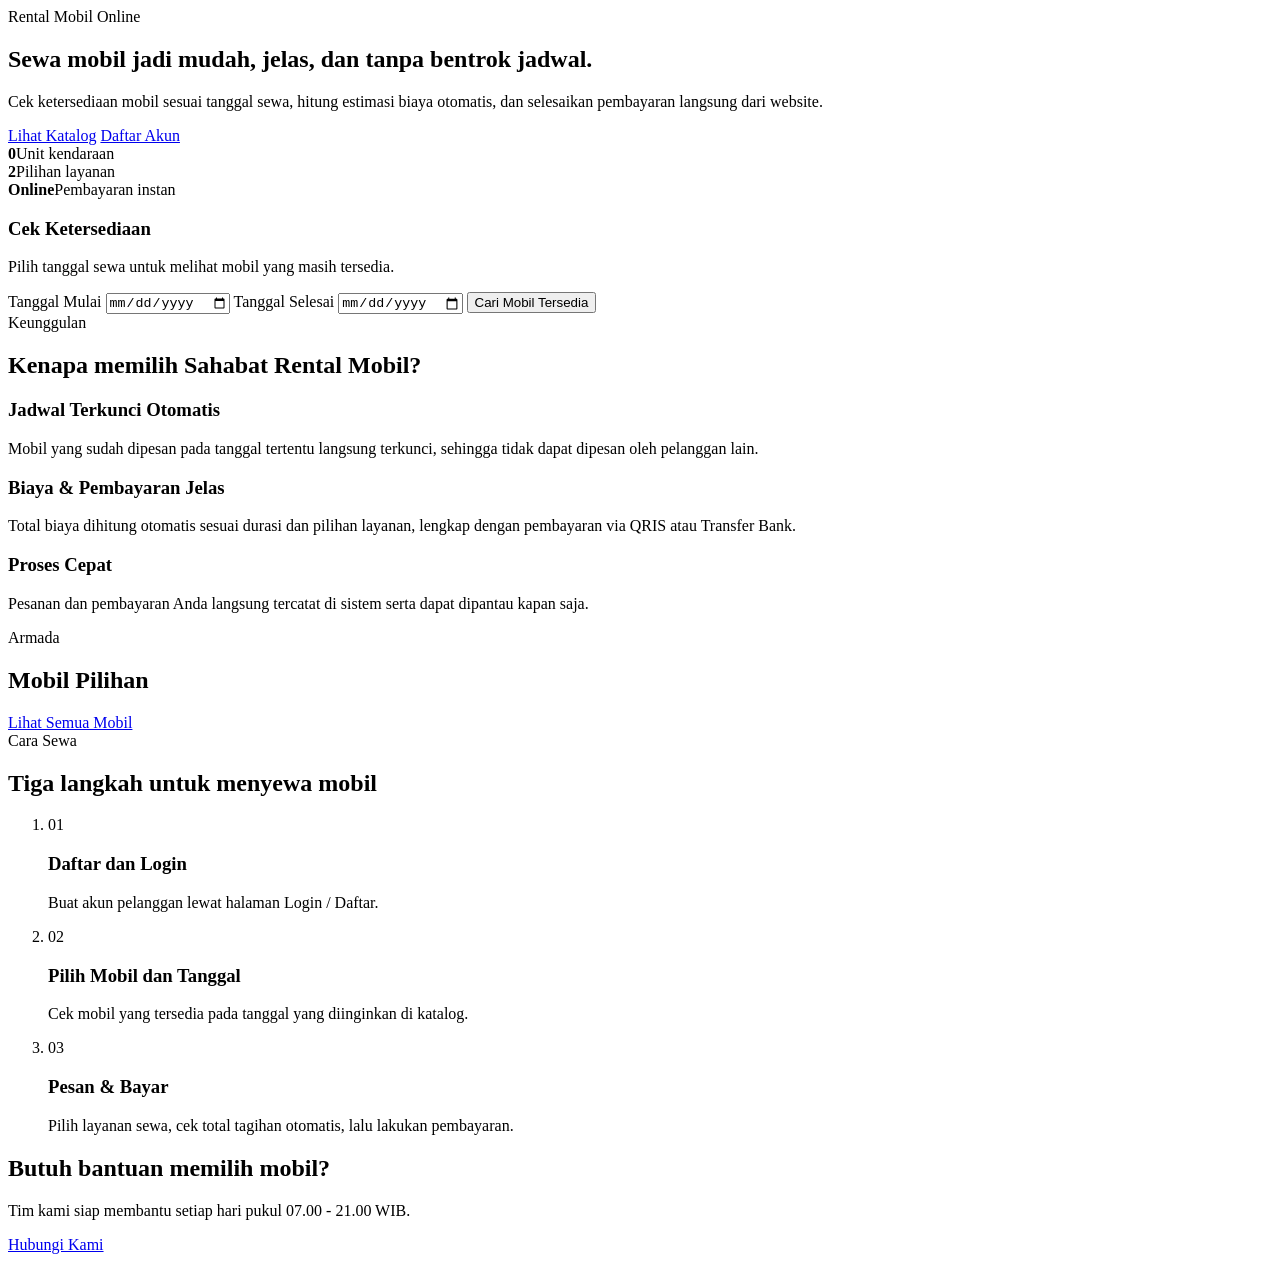
==== commit eb057796: "Add files via upload" ====
--- a/index.html
+++ b/index.html
@@ -5,17 +5,21 @@
   <meta name="viewport" content="width=device-width, initial-scale=1.0">
   <title>Beranda - Sahabat Rental Mobil</title>
   <meta name="description" content="Sewa mobil jadi mudah: cek ketersediaan sesuai tanggal, lihat armada, dan pesan langsung secara online.">
+  <meta name="theme-color" content="#272B2E">
+  <link rel="icon" href="data:image/svg+xml,%3Csvg xmlns='http://www.w3.org/2000/svg' viewBox='0 0 32 32'%3E%3Crect width='32' height='32' rx='8' fill='%23CFDC66'/%3E%3Cpath d='M6 19L9 12C9.5 10.8 10.6 10 12 10H20C21.4 10 22.5 10.8 23 12L26 19' stroke='%23272B2E' stroke-width='2.4' fill='none' stroke-linecap='round'/%3E%3Crect x='5' y='17.5' width='22' height='7' rx='3.5' fill='%23272B2E'/%3E%3C/svg%3E">
   <link rel="preconnect" href="https://fonts.googleapis.com">
   <link rel="preconnect" href="https://fonts.gstatic.com" crossorigin>
   <link href="https://fonts.googleapis.com/css2?family=Plus+Jakarta+Sans:wght@400;600;700&family=Space+Grotesk:wght@500;700&display=swap" rel="stylesheet">
-  <link rel="stylesheet" href="style.css">
+  <link rel="stylesheet" href="css/style.css">
 </head>
 <body>
 
+  <!-- Navbar dirender bersama oleh js/script.js -->
   <div id="navbar-root"></div>
 
   <main>
-    <div class="hero">
+    <!-- ================= HERO ================= -->
+    <section class="hero">
       <div class="container hero-grid">
         <div class="hero-text">
           <span class="label label-light">Rental Mobil Online</span>
@@ -31,20 +35,21 @@
             <div><b>Online</b><span>Pembayaran instan</span></div>
           </div>
         </div>
-        <div class="search-card">
+        <form class="search-card" onsubmit="return cariBeranda(event)" novalidate>
           <h3>Cek Ketersediaan</h3>
           <p class="muted">Pilih tanggal sewa untuk melihat mobil yang masih tersedia.</p>
-          <div class="alert alert-err" id="bk-err"></div>
+          <div class="alert alert-err" id="bk-err" role="alert" aria-live="assertive"></div>
           <label for="bk-mulai">Tanggal Mulai</label>
           <input type="date" id="bk-mulai">
           <label for="bk-selesai">Tanggal Selesai</label>
           <input type="date" id="bk-selesai">
-          <button class="btn btn-dark btn-block" onclick="cariBeranda()">Cari Mobil Tersedia</button>
-        </div>
+          <button type="submit" class="btn btn-dark btn-block">Cari Mobil Tersedia</button>
+        </form>
       </div>
-    </div>
+    </section>
 
-    <div class="section">
+    <!-- ================= KEUNGGULAN ================= -->
+    <section class="section">
       <div class="container">
         <span class="label">Keunggulan</span>
         <h2>Kenapa memilih Sahabat Rental Mobil?</h2>
@@ -56,7 +61,7 @@
           </div>
           <div class="feature">
             <div class="feature-icon" id="fi-2"></div>
-            <h3>Biaya & Pembayaran Jelas</h3>
+            <h3>Biaya &amp; Pembayaran Jelas</h3>
             <p>Total biaya dihitung otomatis sesuai durasi dan pilihan layanan, lengkap dengan pembayaran via QRIS atau Transfer Bank.</p>
           </div>
           <div class="feature">
@@ -66,9 +71,10 @@
           </div>
         </div>
       </div>
-    </div>
+    </section>
 
-    <div class="section section-alt">
+    <!-- ================= MOBIL PILIHAN ================= -->
+    <section class="section section-alt">
       <div class="container">
         <div class="section-head">
           <div><span class="label">Armada</span><h2>Mobil Pilihan</h2></div>
@@ -76,21 +82,23 @@
         </div>
         <div class="grid-3" id="bk-list"></div>
       </div>
-    </div>
+    </section>
 
-    <div class="section">
+    <!-- ================= CARA SEWA ================= -->
+    <section class="section">
       <div class="container">
         <span class="label">Cara Sewa</span>
         <h2>Tiga langkah untuk menyewa mobil</h2>
-        <div class="steps mt-sm">
-          <div class="step"><span>01</span><h3>Daftar dan Login</h3><p>Buat akun pelanggan lewat halaman Login / Daftar.</p></div>
-          <div class="step"><span>02</span><h3>Pilih Mobil dan Tanggal</h3><p>Cek mobil yang tersedia pada tanggal yang diinginkan di katalog.</p></div>
-          <div class="step"><span>03</span><h3>Pesan & Bayar</h3><p>Pilih layanan sewa, cek total tagihan otomatis, lalu lakukan pembayaran.</p></div>
-        </div>
+        <ol class="steps mt-sm">
+          <li class="step"><span>01</span><h3>Daftar dan Login</h3><p>Buat akun pelanggan lewat halaman Login / Daftar.</p></li>
+          <li class="step"><span>02</span><h3>Pilih Mobil dan Tanggal</h3><p>Cek mobil yang tersedia pada tanggal yang diinginkan di katalog.</p></li>
+          <li class="step"><span>03</span><h3>Pesan &amp; Bayar</h3><p>Pilih layanan sewa, cek total tagihan otomatis, lalu lakukan pembayaran.</p></li>
+        </ol>
       </div>
-    </div>
+    </section>
 
-    <div class="section" style="padding-top: 0;">
+    <!-- ================= CTA ================= -->
+    <section class="section section-flush">
       <div class="container">
         <div class="cta">
           <div>
@@ -100,11 +108,12 @@
           <a href="kontak.html" class="btn btn-primary">Hubungi Kami</a>
         </div>
       </div>
-    </div>
+    </section>
   </main>
 
+  <!-- Footer dirender bersama oleh js/script.js -->
   <div id="footer-root"></div>
 
-  <script src="script.js"></script>
+  <script src="js/script.js"></script>
 </body>
 </html>
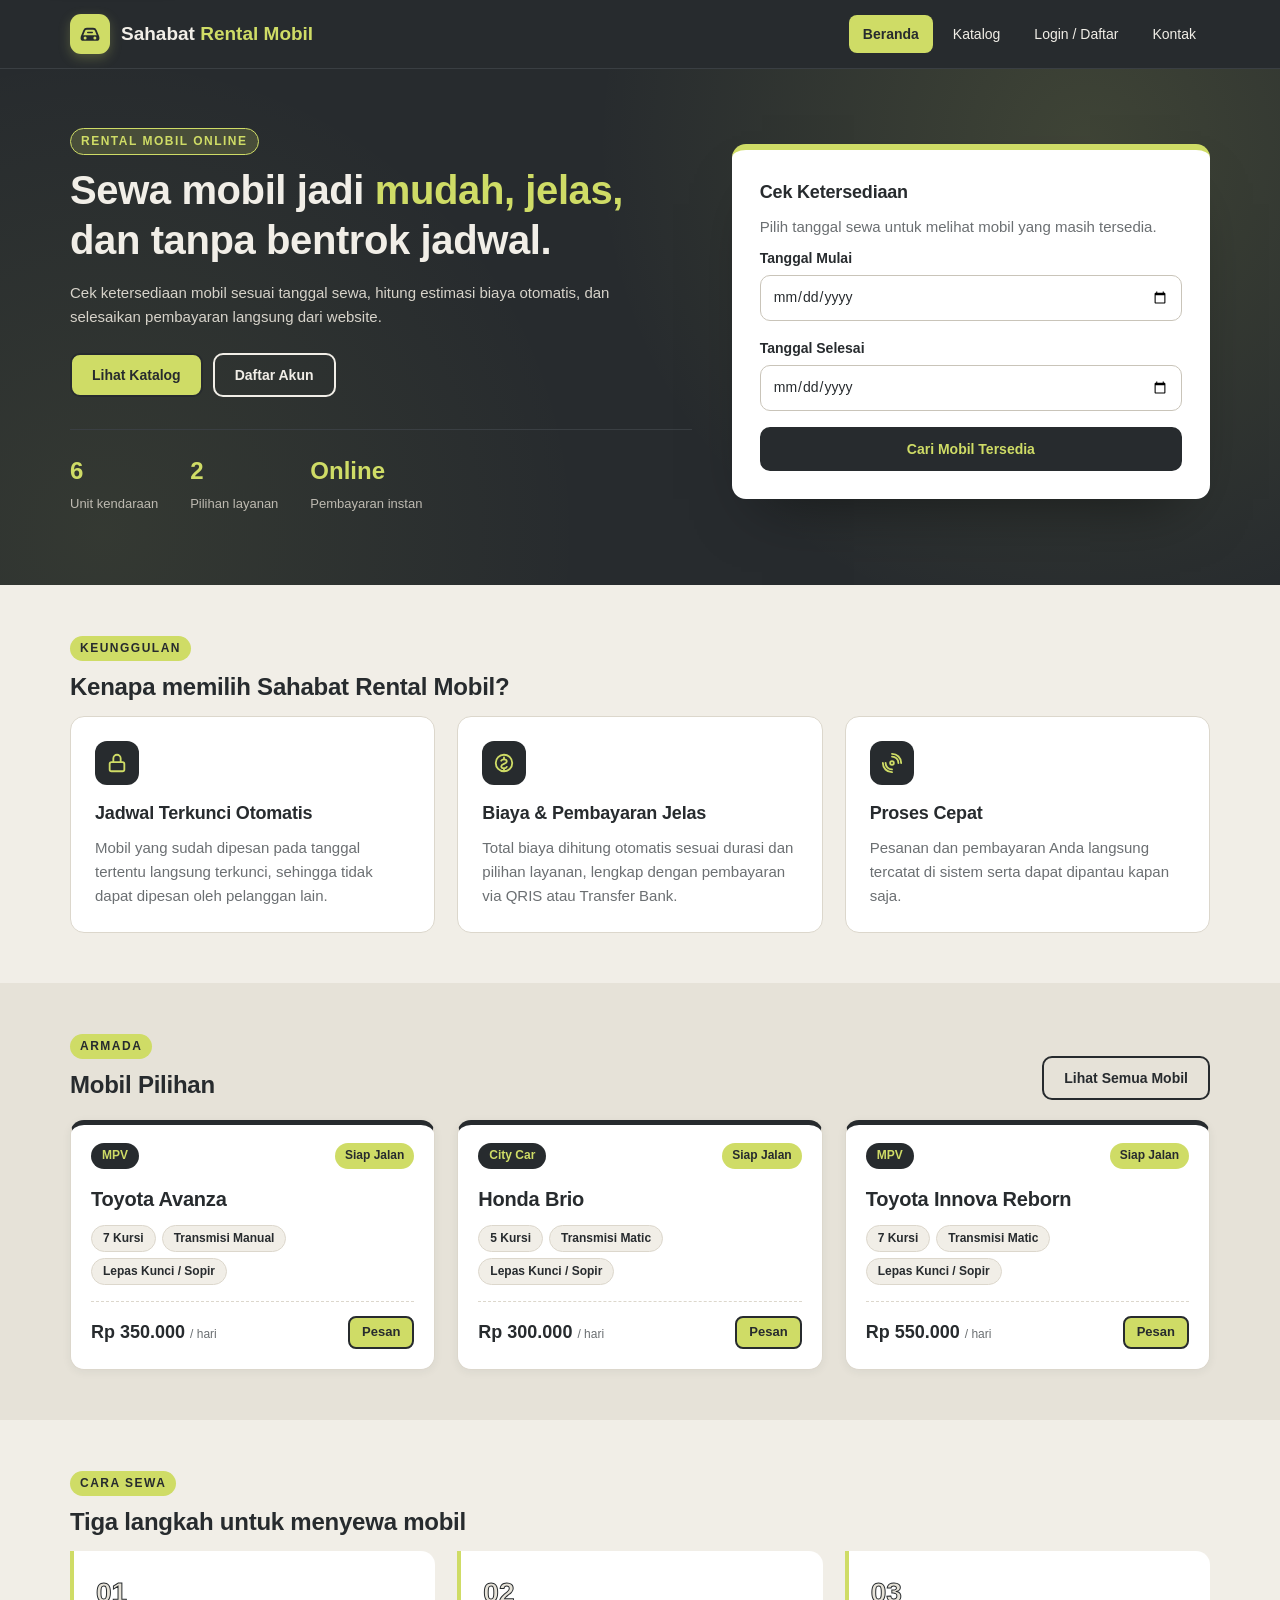
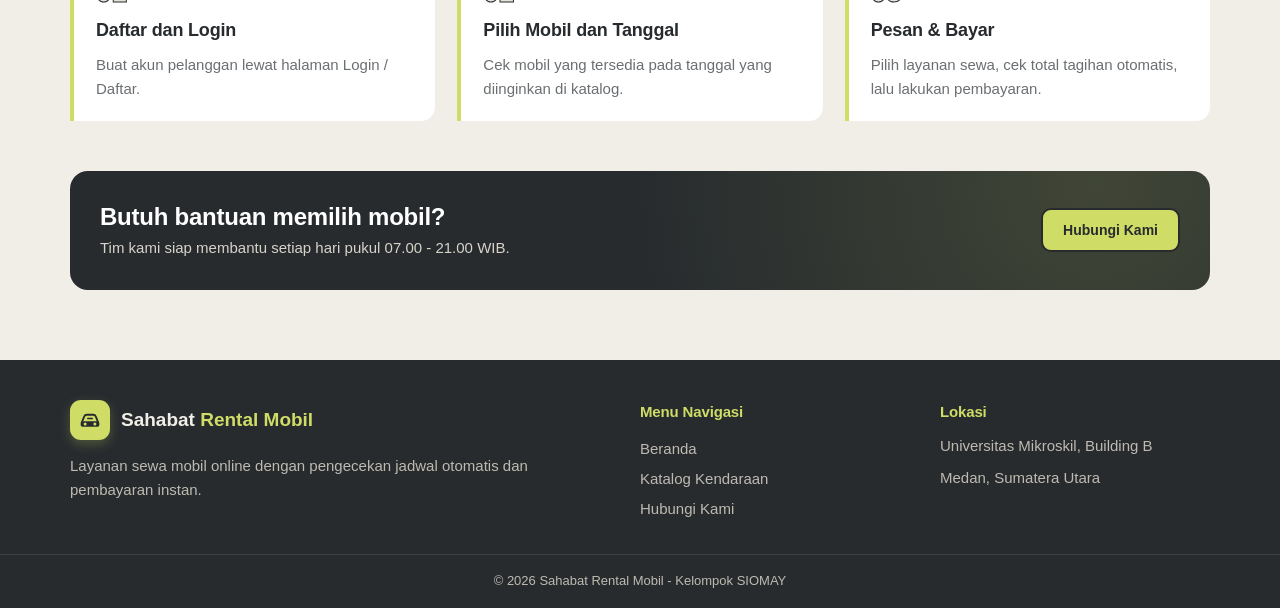
==== commit 718c6609: "update kecil kecilan" ====
--- a/index.html
+++ b/index.html
@@ -10,7 +10,7 @@
   <link rel="preconnect" href="https://fonts.googleapis.com">
   <link rel="preconnect" href="https://fonts.gstatic.com" crossorigin>
   <link href="https://fonts.googleapis.com/css2?family=Plus+Jakarta+Sans:wght@400;600;700&family=Space+Grotesk:wght@500;700&display=swap" rel="stylesheet">
-  <link rel="stylesheet" href="css/style.css">
+  <link rel="stylesheet" href="style.css">
 </head>
 <body>
 
@@ -114,6 +114,6 @@
   <!-- Footer dirender bersama oleh js/script.js -->
   <div id="footer-root"></div>
 
-  <script src="js/script.js"></script>
+  <script src="script.js"></script>
 </body>
 </html>
--- a/style.css
+++ b/style.css
@@ -0,0 +1,319 @@
+/* =========================================================
+   Sahabat Rental Mobil — css/style.css
+   Palet Gen Z: #F1EEE7 (beige), #272B2E (charcoal), #CFDC66 (lemon)
+   ========================================================= */
+*, *::before, *::after { margin: 0; padding: 0; box-sizing: border-box; }
+
+:root {
+  --beige: #F1EEE7;
+  --beige-2: #E6E2D8;
+  --charcoal: #272B2E;
+  --charcoal-2: #3A3F43;
+  --lemon: #CFDC66;
+  --lemon-soft: rgba(207, 220, 102, 0.18);
+  --putih: #FFFFFF;
+  --garis: #DCD7CC;
+  --abu: #6B6F72;
+  --merah: #B4442F;
+  --merah-soft: #F6E1DC;
+  --kuning: #7A5A00;
+  --kuning-soft: #FBEFC9;
+  --radius: 14px;
+  --radius-lg: 18px;
+  --shadow: 0 2px 10px rgba(39, 43, 46, 0.06);
+  --shadow-lg: 0 18px 40px -18px rgba(39, 43, 46, 0.18);
+  --transisi: 160ms ease;
+  --tinggi-navbar: 68px;
+}
+
+html { scroll-behavior: smooth; scroll-padding-top: calc(var(--tinggi-navbar) + 16px); -webkit-text-size-adjust: 100%; }
+::selection { background: var(--lemon); color: var(--charcoal); }
+
+body {
+  font-family: "Plus Jakarta Sans", "Segoe UI", Roboto, Arial, sans-serif;
+  font-size: 15px;
+  line-height: 1.6;
+  color: var(--charcoal);
+  background-color: var(--beige);
+  -webkit-font-smoothing: antialiased;
+  min-height: 100vh;
+  display: flex;
+  flex-direction: column;
+}
+main { flex: 1; }
+main:focus { outline: none; }
+a { color: inherit; text-decoration: none; }
+iframe { display: block; }
+h1, h2, h3, h4 { font-family: "Space Grotesk", "Segoe UI", sans-serif; letter-spacing: -0.01em; }
+h1 { font-size: 32px; line-height: 1.25; margin-bottom: 10px; }
+h2 { font-size: 24px; line-height: 1.3; margin-bottom: 12px; }
+h3 { font-size: 18px; margin-bottom: 8px; }
+p { margin-bottom: 8px; }
+small, .muted { color: var(--abu); }
+.container { width: 92%; max-width: 1140px; margin: 0 auto; }
+.hidden { display: none !important; }
+.center { text-align: center; }
+.mt { margin-top: 24px; }
+.mt-sm { margin-top: 14px; }
+.mb { margin-bottom: 24px; }
+
+/* ---------- Aksesibilitas ---------- */
+.skip-link { position: absolute; left: 12px; top: -80px; z-index: 200; background-color: var(--lemon); color: var(--charcoal); padding: 10px 16px; border-radius: 10px; font-weight: 700; box-shadow: var(--shadow-lg); transition: top var(--transisi); }
+.skip-link:focus { top: 12px; }
+a:focus-visible, button:focus-visible, .btn:focus-visible { outline: 3px solid var(--charcoal); outline-offset: 2px; }
+.navbar a:focus-visible, .navbar button:focus-visible,
+.hero a:focus-visible, .cta a:focus-visible, .footer a:focus-visible,
+.auth-side a:focus-visible, .skip-link:focus-visible { outline-color: var(--lemon); }
+
+/* ---------- Label ---------- */
+.label { display: inline-block; font-size: 12px; font-weight: 700; letter-spacing: 1.5px; text-transform: uppercase; color: var(--charcoal); background-color: var(--lemon); padding: 3px 10px; border-radius: 20px; margin-bottom: 10px; }
+.label-light { background-color: var(--lemon-soft); color: var(--lemon); border: 1px solid var(--lemon); }
+.hl { color: var(--lemon); }
+
+/* ---------- Tombol ---------- */
+.btn { display: inline-flex; align-items: center; justify-content: center; gap: 8px; padding: 11px 20px; border-radius: 10px; border: 2px solid var(--charcoal); font-size: 14px; font-weight: 700; cursor: pointer; text-align: center; font-family: inherit; line-height: 1.3; white-space: nowrap; transition: transform var(--transisi), background-color var(--transisi), color var(--transisi), box-shadow var(--transisi), border-color var(--transisi); }
+.btn svg { width: 16px; height: 16px; flex-shrink: 0; }
+.btn:hover { transform: translateY(-1px); }
+.btn:active { transform: translateY(0); }
+.btn-primary { background-color: var(--lemon); color: var(--charcoal); }
+.btn-primary:hover { box-shadow: 0 8px 18px -10px rgba(39, 43, 46, 0.55); }
+.btn-dark { background-color: var(--charcoal); color: var(--lemon); }
+.btn-dark:hover { box-shadow: 0 8px 18px -10px rgba(39, 43, 46, 0.7); }
+.btn-outline { background-color: transparent; color: var(--charcoal); }
+.btn-outline:hover { background-color: var(--charcoal); color: var(--lemon); }
+.btn-danger { color: var(--merah); border-color: var(--merah); }
+.btn-danger:hover { background-color: var(--merah); color: var(--putih); }
+.btn-ghost { background-color: transparent; color: var(--beige); border-color: var(--beige); }
+.btn-ghost:hover { background-color: var(--beige); color: var(--charcoal); }
+.btn-small { padding: 6px 12px; font-size: 13px; border-radius: 8px; }
+.btn-block { display: flex; width: 100%; }
+.btn[disabled], .btn[disabled]:hover { background-color: var(--beige-2); color: var(--abu); border-color: var(--garis); cursor: not-allowed; transform: none; box-shadow: none; }
+.btn-row { display: flex; gap: 10px; flex-wrap: wrap; }
+.aksi-group { display: flex; gap: 6px; flex-wrap: wrap; }
+
+/* ---------- Badge ---------- */
+.badge { display: inline-block; padding: 3px 10px; border-radius: 20px; font-size: 12px; font-weight: 700; white-space: nowrap; }
+.badge-ok { background-color: var(--lemon); color: var(--charcoal); }
+.badge-no { background-color: var(--merah-soft); color: var(--merah); }
+.badge-dark { background-color: var(--charcoal); color: var(--lemon); }
+.badge-warn { background-color: var(--kuning-soft); color: var(--kuning); }
+.badge-done { background-color: var(--beige-2); color: var(--abu); }
+
+/* ---------- Form ---------- */
+label { display: block; margin-bottom: 6px; font-weight: 600; font-size: 14px; }
+input, select, textarea { width: 100%; padding: 11px 12px; margin-bottom: 16px; border: 1px solid #C9C4B9; border-radius: 10px; font-size: 14px; background-color: var(--putih); color: var(--charcoal); font-family: inherit; line-height: 1.4; min-height: 44px; transition: border-color var(--transisi), box-shadow var(--transisi); }
+input::placeholder, textarea::placeholder { color: #9A9EA1; }
+input:hover, select:hover, textarea:hover { border-color: var(--abu); }
+input:focus, select:focus, textarea:focus { outline: none; border-color: var(--charcoal); box-shadow: 0 0 0 3px var(--lemon-soft), 0 0 0 1.5px var(--charcoal); }
+input:disabled, select:disabled, textarea:disabled { background-color: var(--beige-2); cursor: not-allowed; }
+select { cursor: pointer; }
+textarea { resize: vertical; min-height: 0; }
+.form-title { padding-bottom: 8px; margin: 4px 0 14px; border-bottom: 1px solid var(--garis); }
+
+/* ---------- Alert & Toast ---------- */
+.alert { display: none; padding: 11px 14px; border-radius: 10px; margin-bottom: 16px; font-size: 14px; font-weight: 600; }
+.alert.show { display: block; animation: muncul 200ms ease; }
+.alert-err { background-color: var(--merah-soft); color: var(--merah); border-left: 4px solid var(--merah); }
+.alert-info { background-color: var(--lemon-soft); color: var(--charcoal); border-left: 4px solid var(--lemon); }
+
+.toast { display: none; position: fixed; right: 20px; bottom: 20px; z-index: 100; max-width: 360px; background-color: var(--charcoal); color: var(--beige); border-left: 6px solid var(--lemon); padding: 14px 18px; border-radius: 10px; font-weight: 600; box-shadow: 0 6px 20px rgba(0, 0, 0, 0.2); }
+.toast.show { display: block; animation: muncul 220ms ease; }
+.toast.err { border-left-color: var(--merah); }
+@keyframes muncul { from { opacity: 0; transform: translateY(10px); } to { opacity: 1; transform: translateY(0); } }
+
+/* ---------- Navbar & Logo Baru ---------- */
+.navbar { background-color: var(--charcoal); position: sticky; top: 0; z-index: 50; box-shadow: 0 1px 0 var(--charcoal-2); }
+.navbar-inner { display: flex; justify-content: space-between; align-items: center; min-height: var(--tinggi-navbar); gap: 16px; flex-wrap: wrap; }
+.logo { display: inline-flex; align-items: center; gap: 11px; color: var(--beige); font-size: 19px; font-family: "Space Grotesk", sans-serif; font-weight: 700; }
+.logo b { color: var(--lemon); }
+.logo-mark { display: inline-flex; width: 40px; height: 40px; border-radius: 11px; background-color: var(--lemon); color: var(--charcoal); align-items: center; justify-content: center; transition: transform var(--transisi); box-shadow: 0 4px 12px rgba(207, 220, 102, 0.25); }
+.logo-mark svg { width: 24px; height: 24px; }
+.logo:hover .logo-mark { transform: rotate(-6deg) scale(1.04); }
+.nav { display: flex; align-items: center; gap: 6px; flex-wrap: wrap; }
+.nav a { color: var(--beige); padding: 8px 14px; border-radius: 8px; font-size: 14px; transition: background-color var(--transisi), color var(--transisi); }
+.nav a:hover { background-color: var(--charcoal-2); }
+.nav a.active { background-color: var(--lemon); color: var(--charcoal); font-weight: 700; }
+.nav .user-chip { display: flex; align-items: center; gap: 8px; margin-left: 8px; padding: 4px 4px 4px 12px; border: 1px solid var(--charcoal-2); border-radius: 30px; color: var(--beige); font-size: 13px; }
+.nav .user-chip small { color: var(--lemon); text-transform: capitalize; }
+.nav .btn-logout { display: inline-flex; align-items: center; gap: 6px; background-color: var(--charcoal-2); color: var(--beige); border: none; padding: 6px 12px; border-radius: 20px; cursor: pointer; font-size: 13px; font-family: inherit; transition: background-color var(--transisi), color var(--transisi); }
+.nav .btn-logout:hover { background-color: var(--lemon); color: var(--charcoal); }
+.menu-toggle { display: none; align-items: center; gap: 8px; background: none; border: 1px solid var(--beige); color: var(--beige); padding: 6px 12px; border-radius: 8px; cursor: pointer; font-family: inherit; font-size: 14px; }
+.menu-toggle[aria-expanded="true"] { background-color: var(--lemon); border-color: var(--lemon); color: var(--charcoal); }
+
+/* ---------- Hero ---------- */
+.hero { background-color: var(--charcoal); background-image: radial-gradient(circle at 85% 15%, rgba(207, 220, 102, 0.14), transparent 42%), radial-gradient(circle at 8% 90%, rgba(207, 220, 102, 0.08), transparent 38%); color: var(--beige); padding: 60px 0 70px; }
+.hero-grid { display: grid; grid-template-columns: 1.3fr 1fr; gap: 40px; align-items: center; }
+.hero-text h1 { font-size: 40px; margin-bottom: 16px; }
+.hero-text p { max-width: 560px; color: #D7D3CA; margin-bottom: 24px; }
+.hero-info { display: flex; gap: 32px; margin-top: 32px; padding-top: 22px; border-top: 1px solid var(--charcoal-2); flex-wrap: wrap; }
+.hero-info b { display: block; font-size: 24px; color: var(--lemon); font-family: "Space Grotesk", sans-serif; }
+.hero-info span { font-size: 13px; color: #BEBAB1; }
+.search-card { background-color: var(--putih); color: var(--charcoal); border-radius: var(--radius); padding: 28px; border-top: 6px solid var(--lemon); box-shadow: 0 30px 60px -30px rgba(0, 0, 0, 0.5); }
+
+/* ---------- Section & Grid ---------- */
+.section { padding: 50px 0; }
+.section-flush { padding-top: 0; }
+.section-alt { background-color: var(--beige-2); }
+.section-head { display: flex; justify-content: space-between; align-items: flex-end; gap: 16px; flex-wrap: wrap; margin-bottom: 20px; }
+.section-head.compact { margin-bottom: 12px; align-items: center; }
+.section-head h2, .section-head h3 { margin-bottom: 0; }
+.page-head { background-color: var(--charcoal); background-image: radial-gradient(circle at 90% 20%, rgba(207, 220, 102, 0.1), transparent 40%); color: var(--beige); padding: 36px 0; }
+.page-head h1 { color: var(--putih); }
+.page-head p { color: #D7D3CA; margin-bottom: 0; }
+
+.grid-2 { display: grid; grid-template-columns: 1fr 1fr; gap: 20px; }
+.grid-3 { display: grid; grid-template-columns: repeat(3, 1fr); gap: 22px; }
+.gap-sm { gap: 14px; }
+
+.box { background-color: var(--putih); border: 1px solid var(--garis); border-radius: var(--radius); padding: 26px; margin-bottom: 22px; box-shadow: var(--shadow); }
+.empty { text-align: center; padding: 30px 10px; color: var(--abu); grid-column: 1/-1; }
+
+/* ---------- Fitur & Langkah ---------- */
+.feature { background-color: var(--putih); border: 1px solid var(--garis); border-radius: var(--radius); padding: 24px; transition: transform var(--transisi), box-shadow var(--transisi); }
+.feature:hover { transform: translateY(-3px); box-shadow: var(--shadow-lg); }
+.feature-icon { width: 44px; height: 44px; border-radius: 12px; background-color: var(--charcoal); color: var(--lemon); display: flex; align-items: center; justify-content: center; margin-bottom: 14px; }
+.feature p { color: var(--abu); margin-bottom: 0; }
+.steps { display: grid; grid-template-columns: repeat(3, 1fr); gap: 22px; list-style: none; }
+.step { border-left: 4px solid var(--lemon); background-color: var(--putih); padding: 20px 22px; border-radius: 0 var(--radius) var(--radius) 0; }
+.step span { font-size: 28px; font-weight: 700; color: var(--beige-2); -webkit-text-stroke: 1px var(--charcoal); font-family: "Space Grotesk", sans-serif; }
+.step p { color: var(--abu); margin-bottom: 0; }
+
+/* ---------- Kartu Mobil Tanpa Gambar (Clean & Modern) ---------- */
+.car-card { background-color: var(--putih); border: 1px solid var(--garis); border-top: 5px solid var(--charcoal); border-radius: var(--radius); overflow: hidden; display: flex; flex-direction: column; box-shadow: var(--shadow); transition: transform var(--transisi), box-shadow var(--transisi), border-color var(--transisi); }
+.car-card:hover { transform: translateY(-3px); box-shadow: var(--shadow-lg); border-top-color: var(--lemon); }
+.car-top { display: flex; justify-content: space-between; align-items: center; gap: 8px; padding: 18px 20px 0; }
+.type-tag { background-color: var(--charcoal); color: var(--lemon); font-size: 12px; font-weight: 700; padding: 3px 11px; border-radius: 20px; }
+.car-body { padding: 14px 20px 20px; display: flex; flex-direction: column; flex: 1; }
+.car-body h3 { font-size: 20px; margin-bottom: 10px; }
+.chips { display: flex; gap: 6px; flex-wrap: wrap; margin-bottom: 16px; }
+.chip { font-size: 12px; font-weight: 600; background-color: var(--beige); border: 1px solid var(--garis); padding: 3px 11px; border-radius: 20px; }
+.car-foot { margin-top: auto; display: flex; justify-content: space-between; align-items: center; gap: 10px; flex-wrap: wrap; padding-top: 14px; border-top: 1px dashed var(--garis); }
+.price { font-size: 18px; font-weight: 700; font-family: "Space Grotesk", sans-serif; }
+.price small { font-size: 12px; font-weight: 400; }
+
+/* ---------- Filter Katalog ---------- */
+.filter-box { padding: 20px 22px 4px; }
+.filter-grid { display: grid; grid-template-columns: 1fr 1fr 1fr 1.3fr 1fr; gap: 14px; align-items: end; }
+.filter-grid .btn { margin-bottom: 16px; }
+.result-info { margin: 4px 0 18px; font-weight: 600; }
+
+/* ---------- Form Admin (Kelola Armada) ---------- */
+.admin-grid { display: grid; grid-template-columns: minmax(0, 2fr) repeat(4, minmax(0, 1fr)) auto; gap: 14px; align-items: end; }
+.admin-actions { margin-bottom: 16px; flex-wrap: nowrap; }
+.admin-actions .btn { min-height: 44px; }
+.select-sm { margin: 0; padding: 6px 8px; font-size: 13px; width: auto; min-width: 170px; min-height: 0; }
+
+/* ---------- Pemesanan & Pembayaran ---------- */
+.pay-options { display: grid; gap: 10px; margin-bottom: 16px; }
+.pay-option { display: flex; align-items: center; gap: 12px; padding: 12px 14px; margin-bottom: 0; border: 1.5px solid var(--garis); border-radius: 10px; cursor: pointer; background-color: var(--beige); transition: border-color var(--transisi), background-color var(--transisi), box-shadow var(--transisi); }
+.pay-option:hover { border-color: var(--charcoal); }
+.pay-option:has(input:checked) { border-color: var(--charcoal); background-color: var(--lemon-soft); box-shadow: inset 0 0 0 1px var(--charcoal); }
+.pay-option:has(input:focus-visible) { outline: 3px solid var(--charcoal); outline-offset: 2px; }
+.pay-option input[type="radio"] { width: 18px; height: 18px; min-height: 0; margin: 0; flex-shrink: 0; accent-color: var(--charcoal); box-shadow: none; }
+.pay-option span b { display: block; font-size: 14px; }
+.pay-option span small { font-size: 12px; font-weight: 400; }
+.pay-detail { background-color: var(--charcoal); color: var(--beige); border-radius: 12px; padding: 16px 18px; margin-bottom: 18px; border-left: 5px solid var(--lemon); }
+.pay-detail b { color: var(--lemon); font-size: 16px; }
+.pay-detail .pay-note { margin: 0; font-size: 13px; }
+.pay-detail .pay-note b { font-size: inherit; }
+
+.summary-box { position: sticky; top: calc(var(--tinggi-navbar) + 20px); }
+.summary-row { display: flex; justify-content: space-between; align-items: center; gap: 12px; padding: 10px 0; border-bottom: 1px dashed var(--garis); font-size: 14px; }
+.summary-row b { text-align: right; }
+.summary-total { display: flex; justify-content: space-between; align-items: center; gap: 12px; margin-top: 14px; padding: 14px 16px; border-radius: 10px; background-color: var(--charcoal); color: var(--beige); }
+.summary-total b { font-size: 20px; color: var(--lemon); font-family: "Space Grotesk", sans-serif; }
+
+/* ---------- Tabel & Stat Card ---------- */
+.table-wrap { overflow-x: auto; -webkit-overflow-scrolling: touch; }
+.table { width: 100%; border-collapse: collapse; font-size: 14px; }
+.table th, .table td { padding: 12px 14px; text-align: left; vertical-align: middle; border-bottom: 1px solid var(--garis); }
+.table th { background-color: var(--beige); font-weight: 700; white-space: nowrap; }
+.table tbody tr { transition: background-color var(--transisi); }
+.table tbody tr:hover { background-color: #FBFAF6; }
+.table td small { color: var(--abu); }
+.stat-card b { display: block; font-size: 26px; margin-top: 4px; font-family: "Space Grotesk", sans-serif; }
+
+/* ---------- CTA ---------- */
+.cta { background-color: var(--charcoal); background-image: radial-gradient(circle at 90% 10%, rgba(207, 220, 102, 0.15), transparent 45%); color: var(--beige); border-radius: var(--radius-lg); padding: 30px; display: flex; justify-content: space-between; align-items: center; gap: 16px; flex-wrap: wrap; }
+.cta h2 { color: var(--putih); margin-bottom: 4px; }
+.cta p { margin: 0; color: #D7D3CA; }
+
+/* ---------- Auth ---------- */
+.auth { display: grid; grid-template-columns: 1fr 1fr; max-width: 960px; background-color: var(--putih); border-radius: var(--radius-lg); overflow: hidden; border: 1px solid var(--garis); box-shadow: var(--shadow); }
+.auth-side { background-color: var(--charcoal); background-image: radial-gradient(circle at 20% 100%, rgba(207, 220, 102, 0.12), transparent 50%); color: var(--beige); padding: 40px; }
+.auth-side h2 { color: var(--putih); }
+.auth-side p { color: #D7D3CA; }
+.auth-form { padding: 40px; }
+.auth-tabs { display: grid; grid-template-columns: 1fr 1fr; gap: 8px; margin-bottom: 20px; }
+.auth-tabs button { padding: 10px 16px; border-radius: 10px; border: 2px solid var(--charcoal); background-color: transparent; font-weight: 700; cursor: pointer; font-family: inherit; font-size: 14px; color: var(--charcoal); transition: background-color var(--transisi), color var(--transisi); }
+.auth-tabs button:hover { background-color: var(--beige); }
+.auth-tabs button.active { background-color: var(--charcoal); color: var(--lemon); }
+.check-list { list-style: none; margin-top: 24px; }
+.check-list li { padding: 10px 0 10px 30px; position: relative; border-bottom: 1px solid var(--charcoal-2); }
+.check-list li svg { position: absolute; left: 0; top: 12px; width: 20px; height: 20px; border-radius: 50%; background-color: var(--lemon); color: var(--charcoal); padding: 3px; }
+
+/* ---------- Kontak & Google Maps ---------- */
+.kontak-grid { display: grid; grid-template-columns: 1fr 1.3fr; gap: 22px; align-items: start; }
+.info-item { display: flex; gap: 14px; align-items: flex-start; padding: 12px 0; border-bottom: 1px dashed var(--garis); }
+.info-item:last-of-type { border-bottom: none; }
+.info-icon { width: 40px; height: 40px; border-radius: 10px; background-color: var(--charcoal); color: var(--lemon); display: flex; align-items: center; justify-content: center; flex-shrink: 0; }
+.info-item b { display: block; }
+.info-item p { margin: 0; color: var(--abu); }
+.info-item p a { color: var(--charcoal); font-weight: 600; text-decoration: underline; text-decoration-color: var(--lemon); text-decoration-thickness: 2px; text-underline-offset: 3px; }
+.map-embed { margin-top: 16px; border-radius: var(--radius); overflow: hidden; border: 1px solid var(--garis); line-height: 0; }
+
+/* ---------- Footer ---------- */
+.footer { background-color: var(--charcoal); color: #BEBAB1; padding-top: 40px; margin-top: 20px; }
+.footer-grid { display: grid; grid-template-columns: 2fr 1fr 1fr; gap: 30px; padding-bottom: 30px; }
+.footer h4 { color: var(--lemon); margin-bottom: 10px; }
+.footer-grid a:not(.logo) { display: block; padding: 3px 0; transition: color var(--transisi); }
+.footer-grid a:not(.logo):hover { color: var(--lemon); }
+.footer-bottom { border-top: 1px solid var(--charcoal-2); text-align: center; padding: 16px 0; font-size: 13px; }
+
+/* ---------- Responsif Layar HP & Tablet ---------- */
+@media (max-width: 1000px) {
+  .hero-grid, .auth, .kontak-grid { grid-template-columns: 1fr; }
+  .filter-grid { grid-template-columns: 1fr 1fr; }
+  .admin-grid { grid-template-columns: 1fr 1fr 1fr; }
+  .admin-grid > div:first-of-type { grid-column: 1 / -1; }
+  .summary-box { position: static; }
+  .grid-3 { grid-template-columns: repeat(2, 1fr); }
+}
+@media (max-width: 760px) {
+  h1, .hero-text h1 { font-size: 28px; }
+  h2 { font-size: 21px; }
+  .grid-2, .grid-3, .steps, .footer-grid, .filter-grid, .admin-grid { grid-template-columns: 1fr; }
+  .admin-actions .btn { flex: 1; }
+  .menu-toggle { display: inline-flex; }
+  .nav { display: none; width: 100%; flex-direction: column; align-items: stretch; padding-bottom: 14px; }
+  .nav.open { display: flex; animation: muncul 180ms ease; }
+  .nav a { display: block; }
+  .nav .user-chip { margin-left: 0; justify-content: space-between; }
+  .auth-side, .auth-form { padding: 26px; }
+  .hero { padding: 40px 0 48px; }
+  .hero-info { gap: 22px; }
+  .section { padding: 36px 0; }
+  .section-flush { padding-top: 0; }
+  .box { padding: 20px; }
+  .cta { padding: 24px; }
+  .toast { left: 12px; right: 12px; bottom: 12px; max-width: none; }
+}
+
+/* ---------- Kurangi animasi bila pengguna memintanya ---------- */
+@media (prefers-reduced-motion: reduce) {
+  html { scroll-behavior: auto; }
+  *, *::before, *::after { animation-duration: 0.01ms !important; animation-iteration-count: 1 !important; transition-duration: 0.01ms !important; }
+}
+
+@media print {
+  .no-print, .toast, .footer, .skip-link, #panel-admin-mobil, #kolom-aksi-admin, .kolom-aksi { display: none !important; }
+  body { background-color: var(--putih); display: block; }
+  .page-head { background: none; color: var(--charcoal); padding: 0 0 12px; border-bottom: 2px solid var(--charcoal); }
+  .page-head h1 { color: var(--charcoal); }
+  .page-head p { color: var(--abu); }
+  .page-head .label-light { color: var(--charcoal); border-color: var(--charcoal); background: none; }
+  .section { padding: 16px 0; }
+  .box { box-shadow: none; break-inside: avoid; }
+  .table th, .table td { padding: 6px 8px; font-size: 12px; }
+  .badge { border: 1px solid currentColor; }
+}
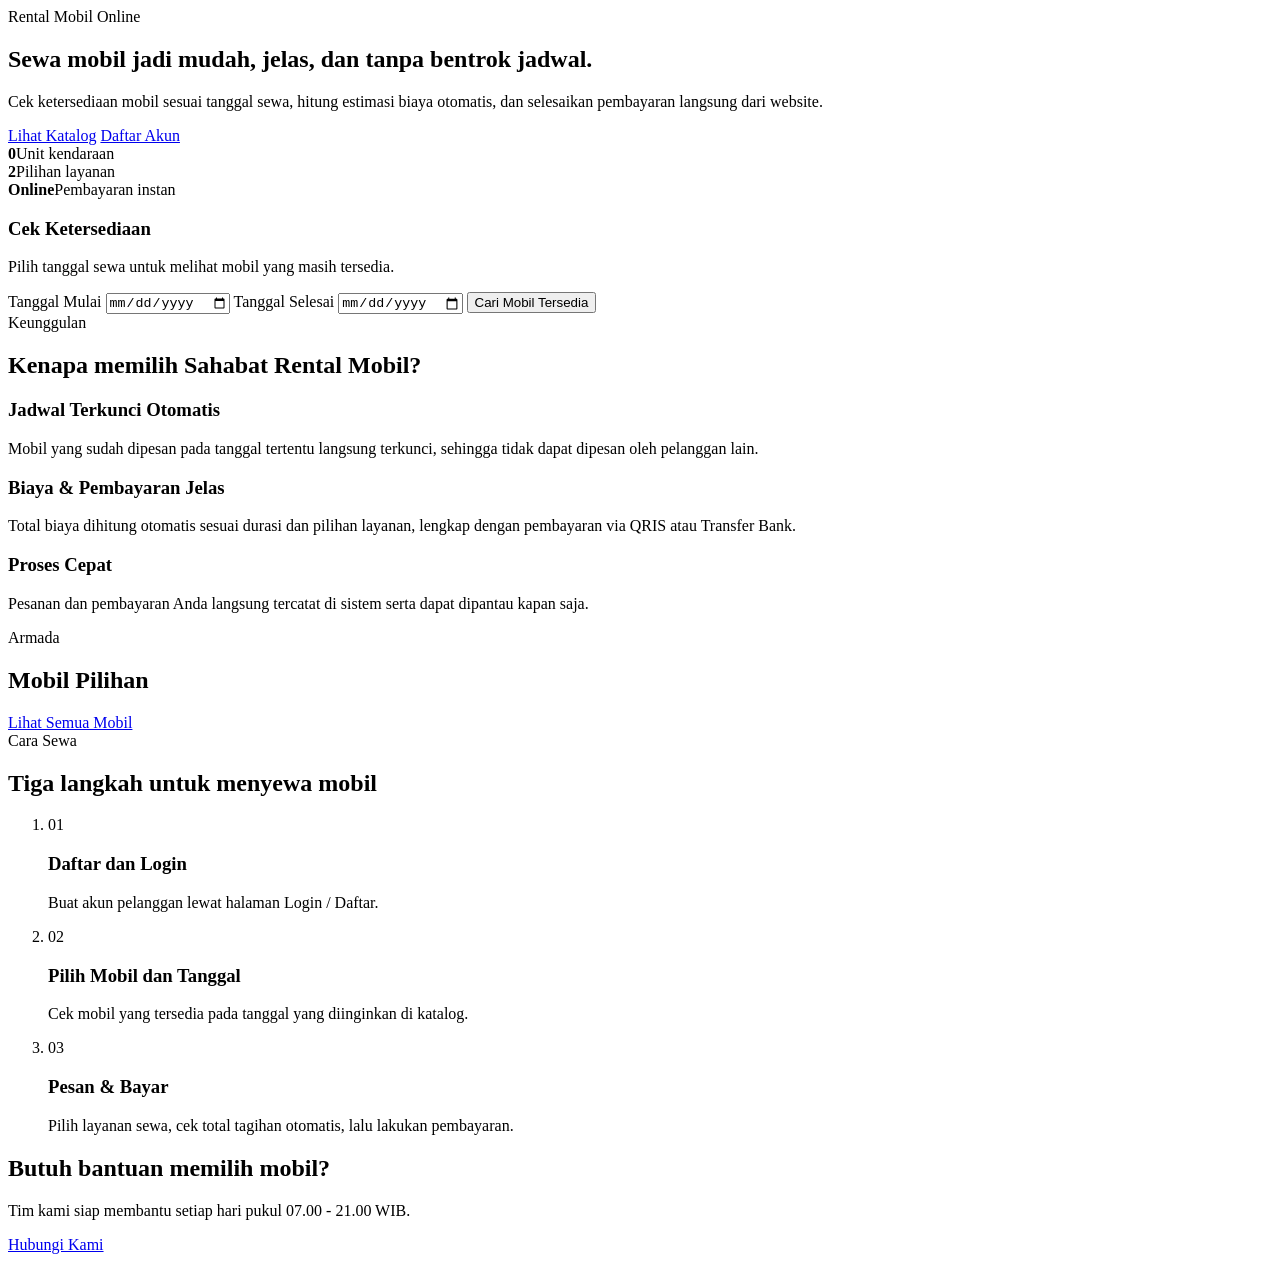
==== commit 44c1d43b: "Add files via upload Update testing yang fail" ====
--- a/index.html
+++ b/index.html
@@ -10,7 +10,7 @@
   <link rel="preconnect" href="https://fonts.googleapis.com">
   <link rel="preconnect" href="https://fonts.gstatic.com" crossorigin>
   <link href="https://fonts.googleapis.com/css2?family=Plus+Jakarta+Sans:wght@400;600;700&family=Space+Grotesk:wght@500;700&display=swap" rel="stylesheet">
-  <link rel="stylesheet" href="style.css">
+  <link rel="stylesheet" href="css/style.css">
 </head>
 <body>
 
@@ -114,6 +114,6 @@
   <!-- Footer dirender bersama oleh js/script.js -->
   <div id="footer-root"></div>
 
-  <script src="script.js"></script>
+  <script src="js/script.js"></script>
 </body>
 </html>
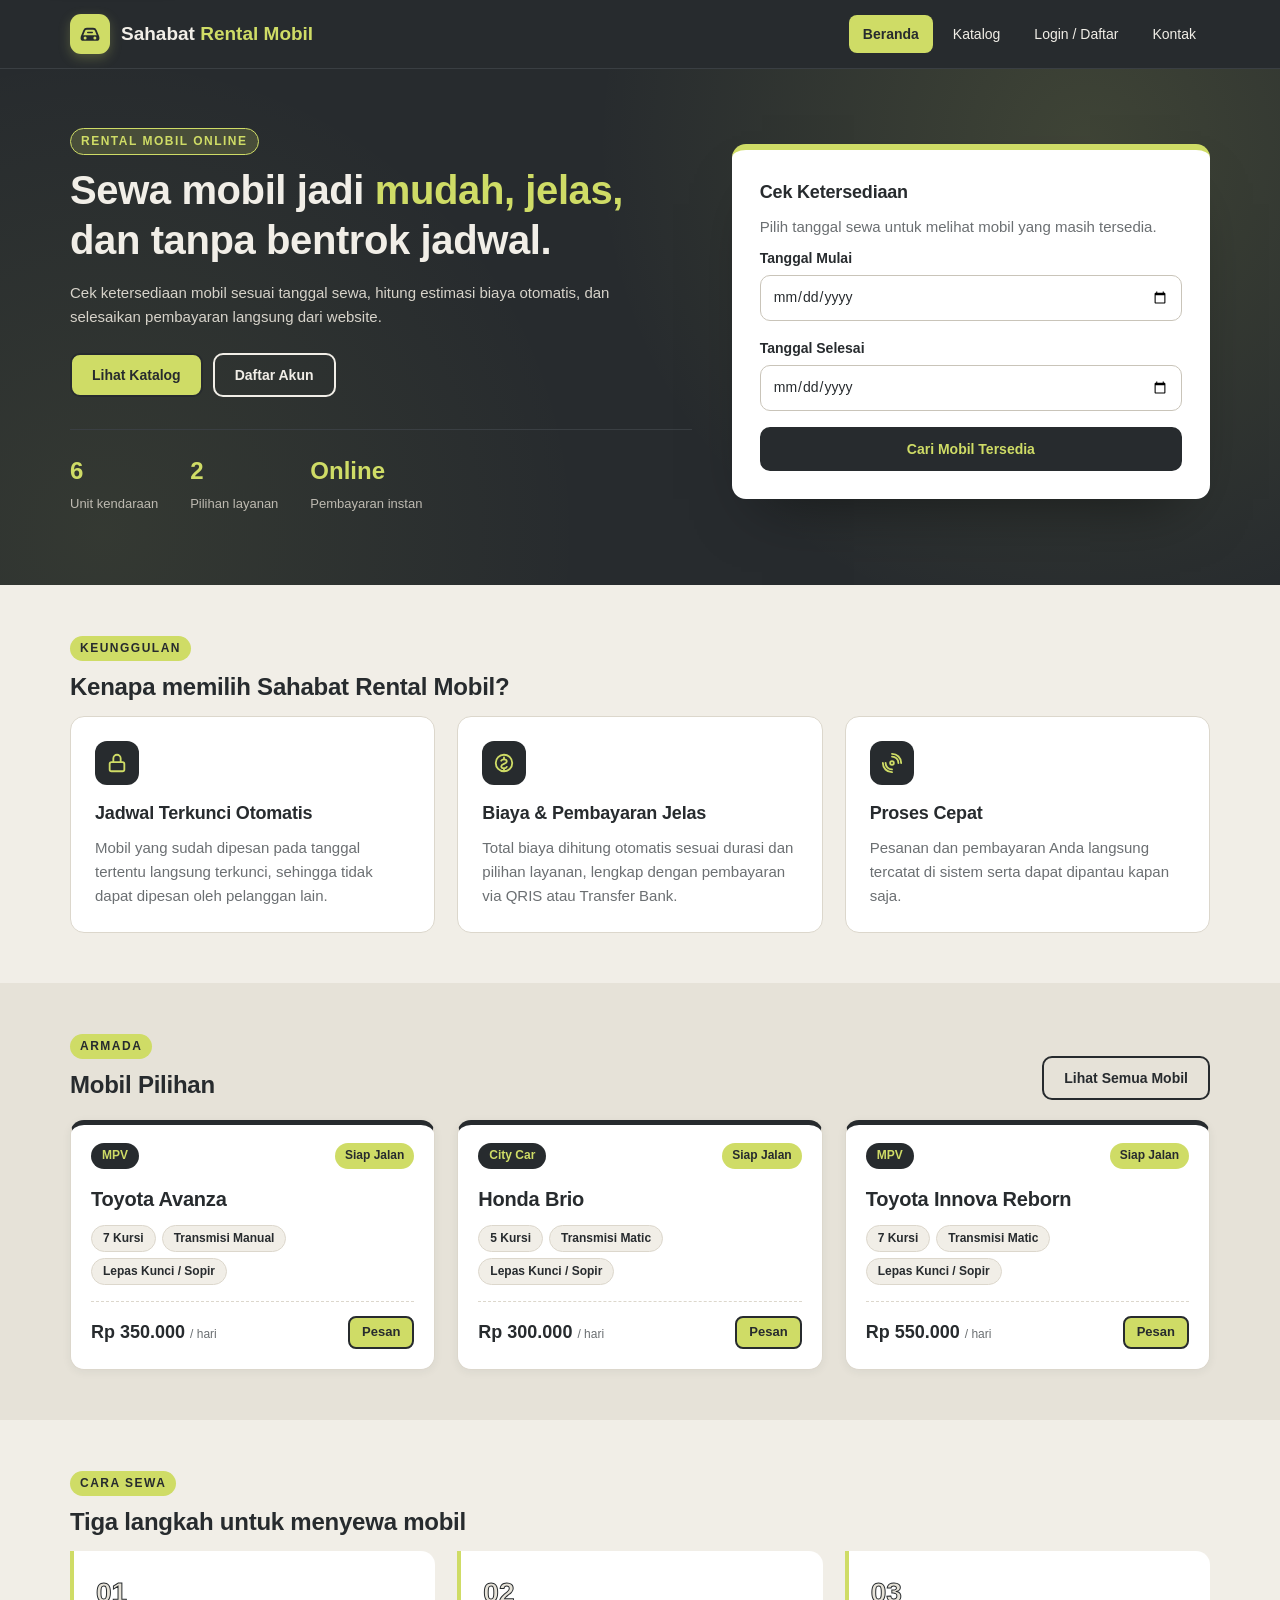
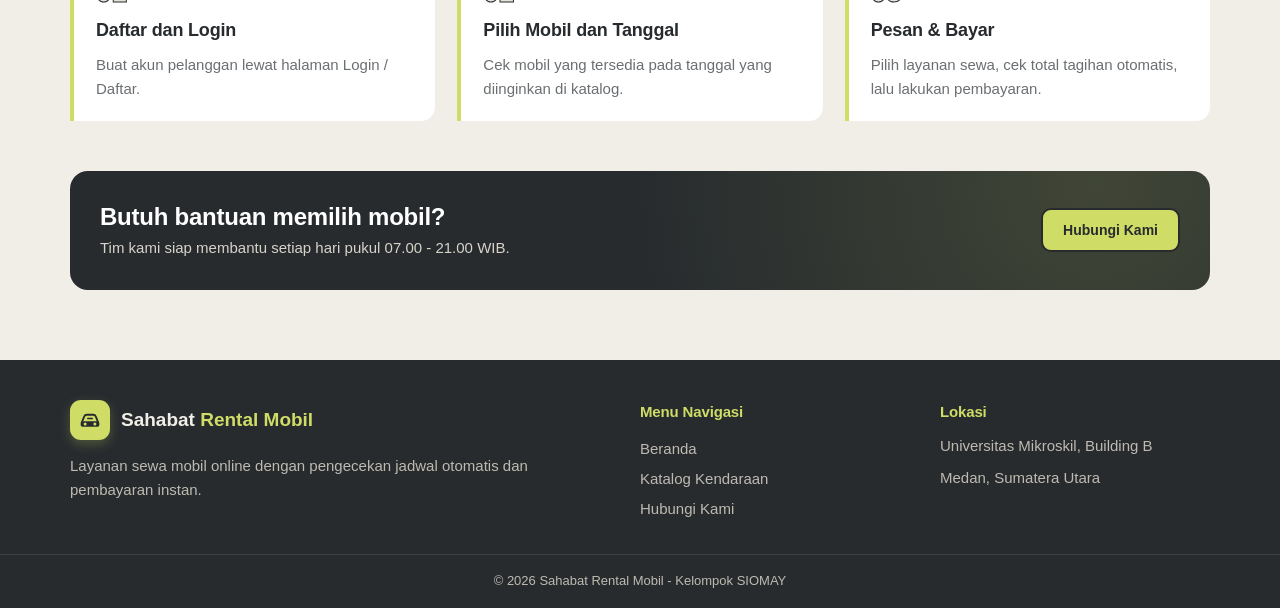
==== commit f52810a2: "Penyesuaian" ====
--- a/index.html
+++ b/index.html
@@ -10,7 +10,7 @@
   <link rel="preconnect" href="https://fonts.googleapis.com">
   <link rel="preconnect" href="https://fonts.gstatic.com" crossorigin>
   <link href="https://fonts.googleapis.com/css2?family=Plus+Jakarta+Sans:wght@400;600;700&family=Space+Grotesk:wght@500;700&display=swap" rel="stylesheet">
-  <link rel="stylesheet" href="css/style.css">
+  <link rel="stylesheet" href="style.css">
 </head>
 <body>
 
@@ -114,6 +114,6 @@
   <!-- Footer dirender bersama oleh js/script.js -->
   <div id="footer-root"></div>
 
-  <script src="js/script.js"></script>
+  <script src="script.js"></script>
 </body>
 </html>
--- a/style.css
+++ b/style.css
@@ -0,0 +1,319 @@
+/* =========================================================
+   Sahabat Rental Mobil — css/style.css
+   Palet Gen Z: #F1EEE7 (beige), #272B2E (charcoal), #CFDC66 (lemon)
+   ========================================================= */
+*, *::before, *::after { margin: 0; padding: 0; box-sizing: border-box; }
+
+:root {
+  --beige: #F1EEE7;
+  --beige-2: #E6E2D8;
+  --charcoal: #272B2E;
+  --charcoal-2: #3A3F43;
+  --lemon: #CFDC66;
+  --lemon-soft: rgba(207, 220, 102, 0.18);
+  --putih: #FFFFFF;
+  --garis: #DCD7CC;
+  --abu: #6B6F72;
+  --merah: #B4442F;
+  --merah-soft: #F6E1DC;
+  --kuning: #7A5A00;
+  --kuning-soft: #FBEFC9;
+  --radius: 14px;
+  --radius-lg: 18px;
+  --shadow: 0 2px 10px rgba(39, 43, 46, 0.06);
+  --shadow-lg: 0 18px 40px -18px rgba(39, 43, 46, 0.18);
+  --transisi: 160ms ease;
+  --tinggi-navbar: 68px;
+}
+
+html { scroll-behavior: smooth; scroll-padding-top: calc(var(--tinggi-navbar) + 16px); -webkit-text-size-adjust: 100%; }
+::selection { background: var(--lemon); color: var(--charcoal); }
+
+body {
+  font-family: "Plus Jakarta Sans", "Segoe UI", Roboto, Arial, sans-serif;
+  font-size: 15px;
+  line-height: 1.6;
+  color: var(--charcoal);
+  background-color: var(--beige);
+  -webkit-font-smoothing: antialiased;
+  min-height: 100vh;
+  display: flex;
+  flex-direction: column;
+}
+main { flex: 1; }
+main:focus { outline: none; }
+a { color: inherit; text-decoration: none; }
+iframe { display: block; }
+h1, h2, h3, h4 { font-family: "Space Grotesk", "Segoe UI", sans-serif; letter-spacing: -0.01em; }
+h1 { font-size: 32px; line-height: 1.25; margin-bottom: 10px; }
+h2 { font-size: 24px; line-height: 1.3; margin-bottom: 12px; }
+h3 { font-size: 18px; margin-bottom: 8px; }
+p { margin-bottom: 8px; }
+small, .muted { color: var(--abu); }
+.container { width: 92%; max-width: 1140px; margin: 0 auto; }
+.hidden { display: none !important; }
+.center { text-align: center; }
+.mt { margin-top: 24px; }
+.mt-sm { margin-top: 14px; }
+.mb { margin-bottom: 24px; }
+
+/* ---------- Aksesibilitas ---------- */
+.skip-link { position: absolute; left: 12px; top: -80px; z-index: 200; background-color: var(--lemon); color: var(--charcoal); padding: 10px 16px; border-radius: 10px; font-weight: 700; box-shadow: var(--shadow-lg); transition: top var(--transisi); }
+.skip-link:focus { top: 12px; }
+a:focus-visible, button:focus-visible, .btn:focus-visible { outline: 3px solid var(--charcoal); outline-offset: 2px; }
+.navbar a:focus-visible, .navbar button:focus-visible,
+.hero a:focus-visible, .cta a:focus-visible, .footer a:focus-visible,
+.auth-side a:focus-visible, .skip-link:focus-visible { outline-color: var(--lemon); }
+
+/* ---------- Label ---------- */
+.label { display: inline-block; font-size: 12px; font-weight: 700; letter-spacing: 1.5px; text-transform: uppercase; color: var(--charcoal); background-color: var(--lemon); padding: 3px 10px; border-radius: 20px; margin-bottom: 10px; }
+.label-light { background-color: var(--lemon-soft); color: var(--lemon); border: 1px solid var(--lemon); }
+.hl { color: var(--lemon); }
+
+/* ---------- Tombol ---------- */
+.btn { display: inline-flex; align-items: center; justify-content: center; gap: 8px; padding: 11px 20px; border-radius: 10px; border: 2px solid var(--charcoal); font-size: 14px; font-weight: 700; cursor: pointer; text-align: center; font-family: inherit; line-height: 1.3; white-space: nowrap; transition: transform var(--transisi), background-color var(--transisi), color var(--transisi), box-shadow var(--transisi), border-color var(--transisi); }
+.btn svg { width: 16px; height: 16px; flex-shrink: 0; }
+.btn:hover { transform: translateY(-1px); }
+.btn:active { transform: translateY(0); }
+.btn-primary { background-color: var(--lemon); color: var(--charcoal); }
+.btn-primary:hover { box-shadow: 0 8px 18px -10px rgba(39, 43, 46, 0.55); }
+.btn-dark { background-color: var(--charcoal); color: var(--lemon); }
+.btn-dark:hover { box-shadow: 0 8px 18px -10px rgba(39, 43, 46, 0.7); }
+.btn-outline { background-color: transparent; color: var(--charcoal); }
+.btn-outline:hover { background-color: var(--charcoal); color: var(--lemon); }
+.btn-danger { color: var(--merah); border-color: var(--merah); }
+.btn-danger:hover { background-color: var(--merah); color: var(--putih); }
+.btn-ghost { background-color: transparent; color: var(--beige); border-color: var(--beige); }
+.btn-ghost:hover { background-color: var(--beige); color: var(--charcoal); }
+.btn-small { padding: 6px 12px; font-size: 13px; border-radius: 8px; }
+.btn-block { display: flex; width: 100%; }
+.btn[disabled], .btn[disabled]:hover { background-color: var(--beige-2); color: var(--abu); border-color: var(--garis); cursor: not-allowed; transform: none; box-shadow: none; }
+.btn-row { display: flex; gap: 10px; flex-wrap: wrap; }
+.aksi-group { display: flex; gap: 6px; flex-wrap: wrap; }
+
+/* ---------- Badge ---------- */
+.badge { display: inline-block; padding: 3px 10px; border-radius: 20px; font-size: 12px; font-weight: 700; white-space: nowrap; }
+.badge-ok { background-color: var(--lemon); color: var(--charcoal); }
+.badge-no { background-color: var(--merah-soft); color: var(--merah); }
+.badge-dark { background-color: var(--charcoal); color: var(--lemon); }
+.badge-warn { background-color: var(--kuning-soft); color: var(--kuning); }
+.badge-done { background-color: var(--beige-2); color: var(--abu); }
+
+/* ---------- Form ---------- */
+label { display: block; margin-bottom: 6px; font-weight: 600; font-size: 14px; }
+input, select, textarea { width: 100%; padding: 11px 12px; margin-bottom: 16px; border: 1px solid #C9C4B9; border-radius: 10px; font-size: 14px; background-color: var(--putih); color: var(--charcoal); font-family: inherit; line-height: 1.4; min-height: 44px; transition: border-color var(--transisi), box-shadow var(--transisi); }
+input::placeholder, textarea::placeholder { color: #9A9EA1; }
+input:hover, select:hover, textarea:hover { border-color: var(--abu); }
+input:focus, select:focus, textarea:focus { outline: none; border-color: var(--charcoal); box-shadow: 0 0 0 3px var(--lemon-soft), 0 0 0 1.5px var(--charcoal); }
+input:disabled, select:disabled, textarea:disabled { background-color: var(--beige-2); cursor: not-allowed; }
+select { cursor: pointer; }
+textarea { resize: vertical; min-height: 0; }
+.form-title { padding-bottom: 8px; margin: 4px 0 14px; border-bottom: 1px solid var(--garis); }
+
+/* ---------- Alert & Toast ---------- */
+.alert { display: none; padding: 11px 14px; border-radius: 10px; margin-bottom: 16px; font-size: 14px; font-weight: 600; }
+.alert.show { display: block; animation: muncul 200ms ease; }
+.alert-err { background-color: var(--merah-soft); color: var(--merah); border-left: 4px solid var(--merah); }
+.alert-info { background-color: var(--lemon-soft); color: var(--charcoal); border-left: 4px solid var(--lemon); }
+
+.toast { display: none; position: fixed; right: 20px; bottom: 20px; z-index: 100; max-width: 360px; background-color: var(--charcoal); color: var(--beige); border-left: 6px solid var(--lemon); padding: 14px 18px; border-radius: 10px; font-weight: 600; box-shadow: 0 6px 20px rgba(0, 0, 0, 0.2); }
+.toast.show { display: block; animation: muncul 220ms ease; }
+.toast.err { border-left-color: var(--merah); }
+@keyframes muncul { from { opacity: 0; transform: translateY(10px); } to { opacity: 1; transform: translateY(0); } }
+
+/* ---------- Navbar & Logo Baru ---------- */
+.navbar { background-color: var(--charcoal); position: sticky; top: 0; z-index: 50; box-shadow: 0 1px 0 var(--charcoal-2); }
+.navbar-inner { display: flex; justify-content: space-between; align-items: center; min-height: var(--tinggi-navbar); gap: 16px; flex-wrap: wrap; }
+.logo { display: inline-flex; align-items: center; gap: 11px; color: var(--beige); font-size: 19px; font-family: "Space Grotesk", sans-serif; font-weight: 700; }
+.logo b { color: var(--lemon); }
+.logo-mark { display: inline-flex; width: 40px; height: 40px; border-radius: 11px; background-color: var(--lemon); color: var(--charcoal); align-items: center; justify-content: center; transition: transform var(--transisi); box-shadow: 0 4px 12px rgba(207, 220, 102, 0.25); }
+.logo-mark svg { width: 24px; height: 24px; }
+.logo:hover .logo-mark { transform: rotate(-6deg) scale(1.04); }
+.nav { display: flex; align-items: center; gap: 6px; flex-wrap: wrap; }
+.nav a { color: var(--beige); padding: 8px 14px; border-radius: 8px; font-size: 14px; transition: background-color var(--transisi), color var(--transisi); }
+.nav a:hover { background-color: var(--charcoal-2); }
+.nav a.active { background-color: var(--lemon); color: var(--charcoal); font-weight: 700; }
+.nav .user-chip { display: flex; align-items: center; gap: 8px; margin-left: 8px; padding: 4px 4px 4px 12px; border: 1px solid var(--charcoal-2); border-radius: 30px; color: var(--beige); font-size: 13px; }
+.nav .user-chip small { color: var(--lemon); text-transform: capitalize; }
+.nav .btn-logout { display: inline-flex; align-items: center; gap: 6px; background-color: var(--charcoal-2); color: var(--beige); border: none; padding: 6px 12px; border-radius: 20px; cursor: pointer; font-size: 13px; font-family: inherit; transition: background-color var(--transisi), color var(--transisi); }
+.nav .btn-logout:hover { background-color: var(--lemon); color: var(--charcoal); }
+.menu-toggle { display: none; align-items: center; gap: 8px; background: none; border: 1px solid var(--beige); color: var(--beige); padding: 6px 12px; border-radius: 8px; cursor: pointer; font-family: inherit; font-size: 14px; }
+.menu-toggle[aria-expanded="true"] { background-color: var(--lemon); border-color: var(--lemon); color: var(--charcoal); }
+
+/* ---------- Hero ---------- */
+.hero { background-color: var(--charcoal); background-image: radial-gradient(circle at 85% 15%, rgba(207, 220, 102, 0.14), transparent 42%), radial-gradient(circle at 8% 90%, rgba(207, 220, 102, 0.08), transparent 38%); color: var(--beige); padding: 60px 0 70px; }
+.hero-grid { display: grid; grid-template-columns: 1.3fr 1fr; gap: 40px; align-items: center; }
+.hero-text h1 { font-size: 40px; margin-bottom: 16px; }
+.hero-text p { max-width: 560px; color: #D7D3CA; margin-bottom: 24px; }
+.hero-info { display: flex; gap: 32px; margin-top: 32px; padding-top: 22px; border-top: 1px solid var(--charcoal-2); flex-wrap: wrap; }
+.hero-info b { display: block; font-size: 24px; color: var(--lemon); font-family: "Space Grotesk", sans-serif; }
+.hero-info span { font-size: 13px; color: #BEBAB1; }
+.search-card { background-color: var(--putih); color: var(--charcoal); border-radius: var(--radius); padding: 28px; border-top: 6px solid var(--lemon); box-shadow: 0 30px 60px -30px rgba(0, 0, 0, 0.5); }
+
+/* ---------- Section & Grid ---------- */
+.section { padding: 50px 0; }
+.section-flush { padding-top: 0; }
+.section-alt { background-color: var(--beige-2); }
+.section-head { display: flex; justify-content: space-between; align-items: flex-end; gap: 16px; flex-wrap: wrap; margin-bottom: 20px; }
+.section-head.compact { margin-bottom: 12px; align-items: center; }
+.section-head h2, .section-head h3 { margin-bottom: 0; }
+.page-head { background-color: var(--charcoal); background-image: radial-gradient(circle at 90% 20%, rgba(207, 220, 102, 0.1), transparent 40%); color: var(--beige); padding: 36px 0; }
+.page-head h1 { color: var(--putih); }
+.page-head p { color: #D7D3CA; margin-bottom: 0; }
+
+.grid-2 { display: grid; grid-template-columns: 1fr 1fr; gap: 20px; }
+.grid-3 { display: grid; grid-template-columns: repeat(3, 1fr); gap: 22px; }
+.gap-sm { gap: 14px; }
+
+.box { background-color: var(--putih); border: 1px solid var(--garis); border-radius: var(--radius); padding: 26px; margin-bottom: 22px; box-shadow: var(--shadow); }
+.empty { text-align: center; padding: 30px 10px; color: var(--abu); grid-column: 1/-1; }
+
+/* ---------- Fitur & Langkah ---------- */
+.feature { background-color: var(--putih); border: 1px solid var(--garis); border-radius: var(--radius); padding: 24px; transition: transform var(--transisi), box-shadow var(--transisi); }
+.feature:hover { transform: translateY(-3px); box-shadow: var(--shadow-lg); }
+.feature-icon { width: 44px; height: 44px; border-radius: 12px; background-color: var(--charcoal); color: var(--lemon); display: flex; align-items: center; justify-content: center; margin-bottom: 14px; }
+.feature p { color: var(--abu); margin-bottom: 0; }
+.steps { display: grid; grid-template-columns: repeat(3, 1fr); gap: 22px; list-style: none; }
+.step { border-left: 4px solid var(--lemon); background-color: var(--putih); padding: 20px 22px; border-radius: 0 var(--radius) var(--radius) 0; }
+.step span { font-size: 28px; font-weight: 700; color: var(--beige-2); -webkit-text-stroke: 1px var(--charcoal); font-family: "Space Grotesk", sans-serif; }
+.step p { color: var(--abu); margin-bottom: 0; }
+
+/* ---------- Kartu Mobil Tanpa Gambar (Clean & Modern) ---------- */
+.car-card { background-color: var(--putih); border: 1px solid var(--garis); border-top: 5px solid var(--charcoal); border-radius: var(--radius); overflow: hidden; display: flex; flex-direction: column; box-shadow: var(--shadow); transition: transform var(--transisi), box-shadow var(--transisi), border-color var(--transisi); }
+.car-card:hover { transform: translateY(-3px); box-shadow: var(--shadow-lg); border-top-color: var(--lemon); }
+.car-top { display: flex; justify-content: space-between; align-items: center; gap: 8px; padding: 18px 20px 0; }
+.type-tag { background-color: var(--charcoal); color: var(--lemon); font-size: 12px; font-weight: 700; padding: 3px 11px; border-radius: 20px; }
+.car-body { padding: 14px 20px 20px; display: flex; flex-direction: column; flex: 1; }
+.car-body h3 { font-size: 20px; margin-bottom: 10px; }
+.chips { display: flex; gap: 6px; flex-wrap: wrap; margin-bottom: 16px; }
+.chip { font-size: 12px; font-weight: 600; background-color: var(--beige); border: 1px solid var(--garis); padding: 3px 11px; border-radius: 20px; }
+.car-foot { margin-top: auto; display: flex; justify-content: space-between; align-items: center; gap: 10px; flex-wrap: wrap; padding-top: 14px; border-top: 1px dashed var(--garis); }
+.price { font-size: 18px; font-weight: 700; font-family: "Space Grotesk", sans-serif; }
+.price small { font-size: 12px; font-weight: 400; }
+
+/* ---------- Filter Katalog ---------- */
+.filter-box { padding: 20px 22px 4px; }
+.filter-grid { display: grid; grid-template-columns: 1fr 1fr 1fr 1.3fr 1fr; gap: 14px; align-items: end; }
+.filter-grid .btn { margin-bottom: 16px; }
+.result-info { margin: 4px 0 18px; font-weight: 600; }
+
+/* ---------- Form Admin (Kelola Armada) ---------- */
+.admin-grid { display: grid; grid-template-columns: minmax(0, 2fr) repeat(4, minmax(0, 1fr)) auto; gap: 14px; align-items: end; }
+.admin-actions { margin-bottom: 16px; flex-wrap: nowrap; }
+.admin-actions .btn { min-height: 44px; }
+.select-sm { margin: 0; padding: 6px 8px; font-size: 13px; width: auto; min-width: 170px; min-height: 0; }
+
+/* ---------- Pemesanan & Pembayaran ---------- */
+.pay-options { display: grid; gap: 10px; margin-bottom: 16px; }
+.pay-option { display: flex; align-items: center; gap: 12px; padding: 12px 14px; margin-bottom: 0; border: 1.5px solid var(--garis); border-radius: 10px; cursor: pointer; background-color: var(--beige); transition: border-color var(--transisi), background-color var(--transisi), box-shadow var(--transisi); }
+.pay-option:hover { border-color: var(--charcoal); }
+.pay-option:has(input:checked) { border-color: var(--charcoal); background-color: var(--lemon-soft); box-shadow: inset 0 0 0 1px var(--charcoal); }
+.pay-option:has(input:focus-visible) { outline: 3px solid var(--charcoal); outline-offset: 2px; }
+.pay-option input[type="radio"] { width: 18px; height: 18px; min-height: 0; margin: 0; flex-shrink: 0; accent-color: var(--charcoal); box-shadow: none; }
+.pay-option span b { display: block; font-size: 14px; }
+.pay-option span small { font-size: 12px; font-weight: 400; }
+.pay-detail { background-color: var(--charcoal); color: var(--beige); border-radius: 12px; padding: 16px 18px; margin-bottom: 18px; border-left: 5px solid var(--lemon); }
+.pay-detail b { color: var(--lemon); font-size: 16px; }
+.pay-detail .pay-note { margin: 0; font-size: 13px; }
+.pay-detail .pay-note b { font-size: inherit; }
+
+.summary-box { position: sticky; top: calc(var(--tinggi-navbar) + 20px); }
+.summary-row { display: flex; justify-content: space-between; align-items: center; gap: 12px; padding: 10px 0; border-bottom: 1px dashed var(--garis); font-size: 14px; }
+.summary-row b { text-align: right; }
+.summary-total { display: flex; justify-content: space-between; align-items: center; gap: 12px; margin-top: 14px; padding: 14px 16px; border-radius: 10px; background-color: var(--charcoal); color: var(--beige); }
+.summary-total b { font-size: 20px; color: var(--lemon); font-family: "Space Grotesk", sans-serif; }
+
+/* ---------- Tabel & Stat Card ---------- */
+.table-wrap { overflow-x: auto; -webkit-overflow-scrolling: touch; }
+.table { width: 100%; border-collapse: collapse; font-size: 14px; }
+.table th, .table td { padding: 12px 14px; text-align: left; vertical-align: middle; border-bottom: 1px solid var(--garis); }
+.table th { background-color: var(--beige); font-weight: 700; white-space: nowrap; }
+.table tbody tr { transition: background-color var(--transisi); }
+.table tbody tr:hover { background-color: #FBFAF6; }
+.table td small { color: var(--abu); }
+.stat-card b { display: block; font-size: 26px; margin-top: 4px; font-family: "Space Grotesk", sans-serif; }
+
+/* ---------- CTA ---------- */
+.cta { background-color: var(--charcoal); background-image: radial-gradient(circle at 90% 10%, rgba(207, 220, 102, 0.15), transparent 45%); color: var(--beige); border-radius: var(--radius-lg); padding: 30px; display: flex; justify-content: space-between; align-items: center; gap: 16px; flex-wrap: wrap; }
+.cta h2 { color: var(--putih); margin-bottom: 4px; }
+.cta p { margin: 0; color: #D7D3CA; }
+
+/* ---------- Auth ---------- */
+.auth { display: grid; grid-template-columns: 1fr 1fr; max-width: 960px; background-color: var(--putih); border-radius: var(--radius-lg); overflow: hidden; border: 1px solid var(--garis); box-shadow: var(--shadow); }
+.auth-side { background-color: var(--charcoal); background-image: radial-gradient(circle at 20% 100%, rgba(207, 220, 102, 0.12), transparent 50%); color: var(--beige); padding: 40px; }
+.auth-side h2 { color: var(--putih); }
+.auth-side p { color: #D7D3CA; }
+.auth-form { padding: 40px; }
+.auth-tabs { display: grid; grid-template-columns: 1fr 1fr; gap: 8px; margin-bottom: 20px; }
+.auth-tabs button { padding: 10px 16px; border-radius: 10px; border: 2px solid var(--charcoal); background-color: transparent; font-weight: 700; cursor: pointer; font-family: inherit; font-size: 14px; color: var(--charcoal); transition: background-color var(--transisi), color var(--transisi); }
+.auth-tabs button:hover { background-color: var(--beige); }
+.auth-tabs button.active { background-color: var(--charcoal); color: var(--lemon); }
+.check-list { list-style: none; margin-top: 24px; }
+.check-list li { padding: 10px 0 10px 30px; position: relative; border-bottom: 1px solid var(--charcoal-2); }
+.check-list li svg { position: absolute; left: 0; top: 12px; width: 20px; height: 20px; border-radius: 50%; background-color: var(--lemon); color: var(--charcoal); padding: 3px; }
+
+/* ---------- Kontak & Google Maps ---------- */
+.kontak-grid { display: grid; grid-template-columns: 1fr 1.3fr; gap: 22px; align-items: start; }
+.info-item { display: flex; gap: 14px; align-items: flex-start; padding: 12px 0; border-bottom: 1px dashed var(--garis); }
+.info-item:last-of-type { border-bottom: none; }
+.info-icon { width: 40px; height: 40px; border-radius: 10px; background-color: var(--charcoal); color: var(--lemon); display: flex; align-items: center; justify-content: center; flex-shrink: 0; }
+.info-item b { display: block; }
+.info-item p { margin: 0; color: var(--abu); }
+.info-item p a { color: var(--charcoal); font-weight: 600; text-decoration: underline; text-decoration-color: var(--lemon); text-decoration-thickness: 2px; text-underline-offset: 3px; }
+.map-embed { margin-top: 16px; border-radius: var(--radius); overflow: hidden; border: 1px solid var(--garis); line-height: 0; }
+
+/* ---------- Footer ---------- */
+.footer { background-color: var(--charcoal); color: #BEBAB1; padding-top: 40px; margin-top: 20px; }
+.footer-grid { display: grid; grid-template-columns: 2fr 1fr 1fr; gap: 30px; padding-bottom: 30px; }
+.footer h4 { color: var(--lemon); margin-bottom: 10px; }
+.footer-grid a:not(.logo) { display: block; padding: 3px 0; transition: color var(--transisi); }
+.footer-grid a:not(.logo):hover { color: var(--lemon); }
+.footer-bottom { border-top: 1px solid var(--charcoal-2); text-align: center; padding: 16px 0; font-size: 13px; }
+
+/* ---------- Responsif Layar HP & Tablet ---------- */
+@media (max-width: 1000px) {
+  .hero-grid, .auth, .kontak-grid { grid-template-columns: 1fr; }
+  .filter-grid { grid-template-columns: 1fr 1fr; }
+  .admin-grid { grid-template-columns: 1fr 1fr 1fr; }
+  .admin-grid > div:first-of-type { grid-column: 1 / -1; }
+  .summary-box { position: static; }
+  .grid-3 { grid-template-columns: repeat(2, 1fr); }
+}
+@media (max-width: 760px) {
+  h1, .hero-text h1 { font-size: 28px; }
+  h2 { font-size: 21px; }
+  .grid-2, .grid-3, .steps, .footer-grid, .filter-grid, .admin-grid { grid-template-columns: 1fr; }
+  .admin-actions .btn { flex: 1; }
+  .menu-toggle { display: inline-flex; }
+  .nav { display: none; width: 100%; flex-direction: column; align-items: stretch; padding-bottom: 14px; }
+  .nav.open { display: flex; animation: muncul 180ms ease; }
+  .nav a { display: block; }
+  .nav .user-chip { margin-left: 0; justify-content: space-between; }
+  .auth-side, .auth-form { padding: 26px; }
+  .hero { padding: 40px 0 48px; }
+  .hero-info { gap: 22px; }
+  .section { padding: 36px 0; }
+  .section-flush { padding-top: 0; }
+  .box { padding: 20px; }
+  .cta { padding: 24px; }
+  .toast { left: 12px; right: 12px; bottom: 12px; max-width: none; }
+}
+
+/* ---------- Kurangi animasi bila pengguna memintanya ---------- */
+@media (prefers-reduced-motion: reduce) {
+  html { scroll-behavior: auto; }
+  *, *::before, *::after { animation-duration: 0.01ms !important; animation-iteration-count: 1 !important; transition-duration: 0.01ms !important; }
+}
+
+@media print {
+  .no-print, .toast, .footer, .skip-link, #panel-admin-mobil, #kolom-aksi-admin, .kolom-aksi { display: none !important; }
+  body { background-color: var(--putih); display: block; }
+  .page-head { background: none; color: var(--charcoal); padding: 0 0 12px; border-bottom: 2px solid var(--charcoal); }
+  .page-head h1 { color: var(--charcoal); }
+  .page-head p { color: var(--abu); }
+  .page-head .label-light { color: var(--charcoal); border-color: var(--charcoal); background: none; }
+  .section { padding: 16px 0; }
+  .box { box-shadow: none; break-inside: avoid; }
+  .table th, .table td { padding: 6px 8px; font-size: 12px; }
+  .badge { border: 1px solid currentColor; }
+}
